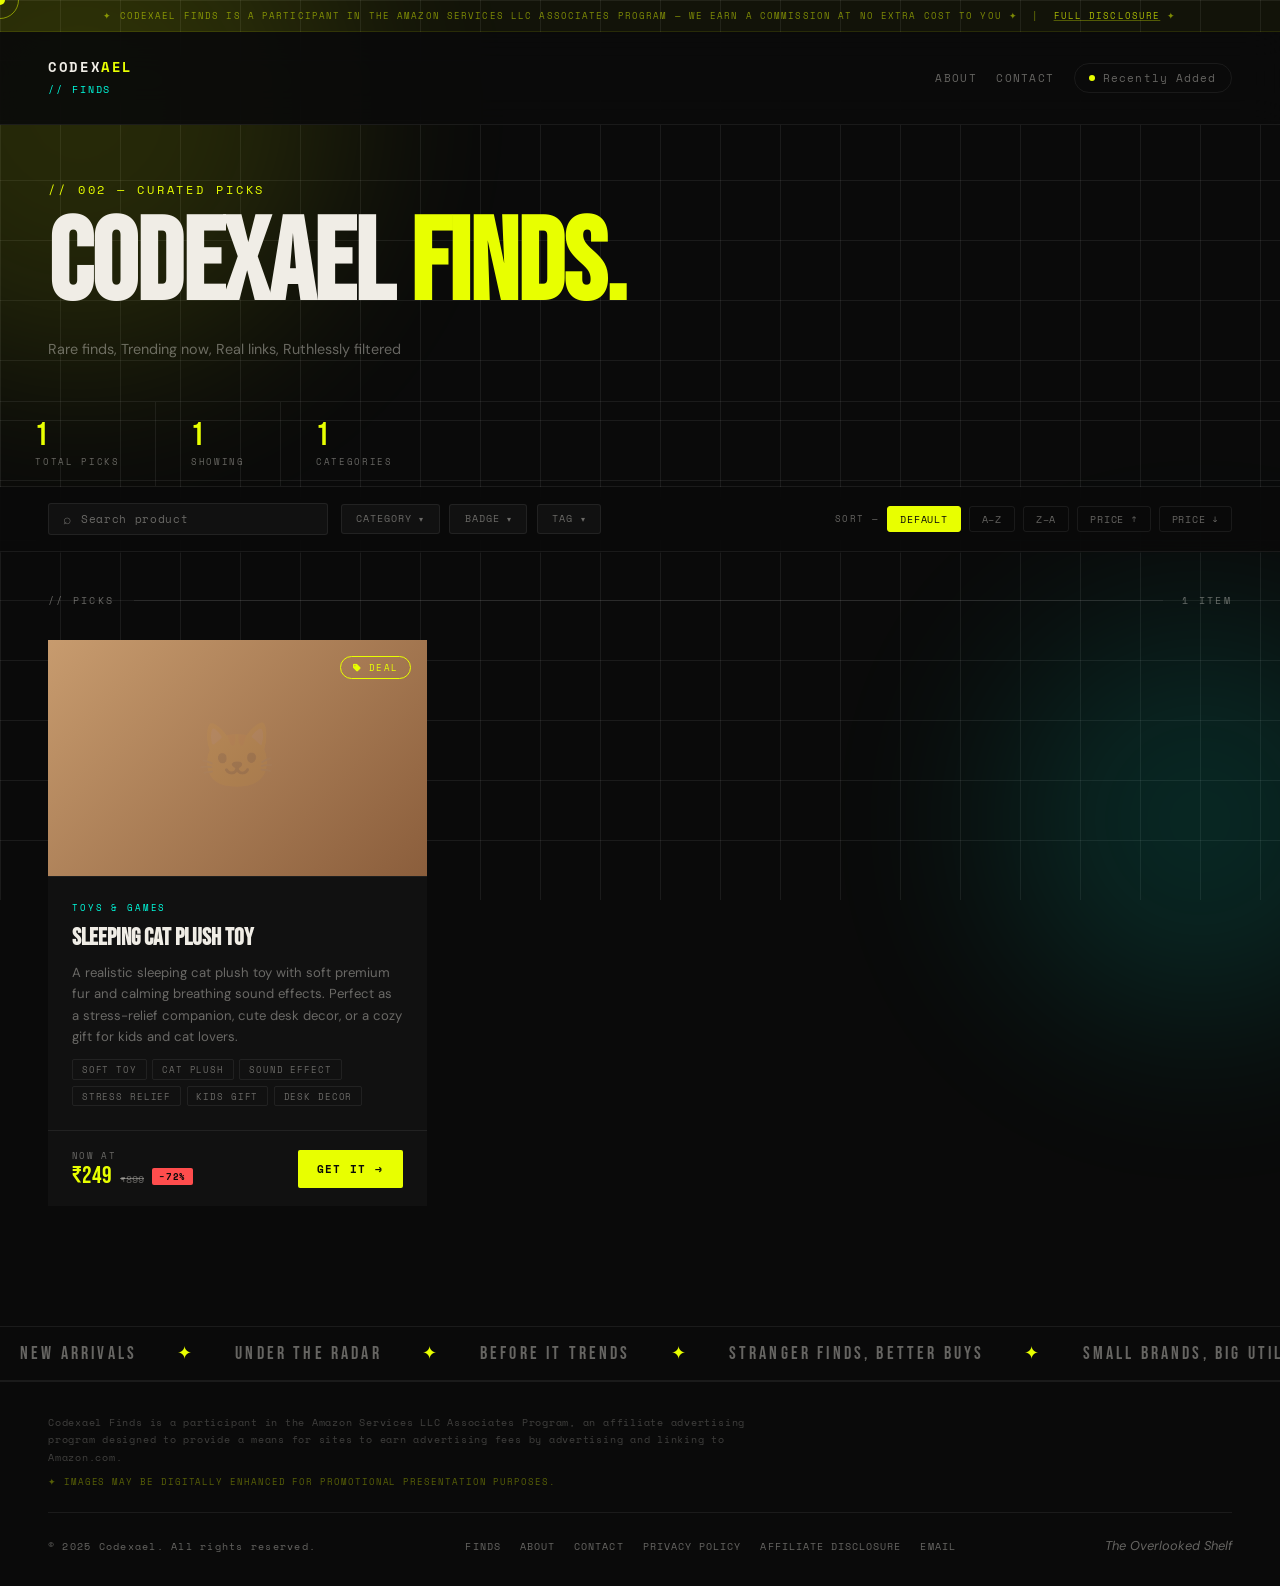
==== index.html @ 8bd89196 "added home page index in bottom navbar and top to scroll button on all pages" ====
<!DOCTYPE html>
<html lang="en">

<head>
    <meta charset="UTF-8" />
    <meta name="viewport" content="width=device-width, initial-scale=1.0" />

    <!-- Metadata -->
    <meta name="description" content="Rare finds, Trending now, Real links, Ruthlessly filtered">
    <meta name="author" content="Codexael">
    <meta name="theme-color" content="#0a0a0a">

    <!-- Open Graph -->
    <meta property="og:title" content="Codexael Finds — Curated Picks">
    <meta property="og:description" content="Rare finds, Trending now, Real links, Ruthlessly filtered">
    <meta property="og:type" content="website">
    <meta property="og:image" content="assets/images/codexael_icon.svg">

    <!-- Twitter Card -->
    <meta name="twitter:card" content="summary">
    <meta name="twitter:title" content="Codexael Finds — Curated Picks">
    <meta name="twitter:description" content="Rare finds, Trending now, Real links, Ruthlessly filtered">
    <meta name="twitter:image" content="assets/images/codexael_icon.svg">

    <!-- Favicon / App Icon -->
    <link rel="icon" type="image/svg+xml" href="assets/images/codexael_icon.svg">
    <link rel="apple-touch-icon" href="assets/images/codexael_icon.svg">

    <title>Codexael Finds — Curated Picks</title>

    <!-- Google Fonts -->
    <link rel="preconnect" href="https://fonts.googleapis.com">
    <link rel="preconnect" href="https://fonts.gstatic.com" crossorigin>
    <link
        href="https://fonts.googleapis.com/css2?family=Bebas+Neue&family=DM+Sans:ital,wght@0,300;0,400;0,500;1,300&family=Space+Mono:wght@400;700&display=swap"
        rel="stylesheet">

    <!-- Styles -->
    <link rel="stylesheet" href="styles.css">
    <link rel="stylesheet" href="https://cdnjs.cloudflare.com/ajax/libs/font-awesome/6.5.0/css/all.min.css" />
</head>

<body>

    <!-- ── Custom Cursor ── -->
    <div class="cursor" id="cursor"></div>
    <div class="cursor-ring" id="cursorRing"></div>

    <!-- ── Atmosphere ── -->
    <div class="grid-overlay"></div>
    <div class="noise"></div>
    <div class="blob blob-1"></div>
    <div class="blob blob-2"></div>

    <div class="page-wrap">

        <!-- ── Affiliate Notice ── -->
        <div class="affiliate-notice">
            ✦ Codexael Finds is a participant in the Amazon Services LLC Associates Program — we earn a commission at no
            extra cost to you ✦ &nbsp;|&nbsp; <a href="disclosure.html" class="notice-link">Full Disclosure</a> ✦
        </div>

        <!-- ── Top Bar ── -->
        <header class="top-bar">
            <div class="logo-wrap">
                <a href="index.html" style="text-decoration:none;">
                    <div class="logo-mark">Codex<span>ael</span></div>
                    <span class="logo-sub">// Finds</span>
                </a>
            </div>
            <nav class="top-bar-right">
                <a href="about.html" class="nav-link">About</a>
                <a href="contact.html" class="nav-link">Contact</a>
                <div class="status-pill">
                    <span class="status-dot"></span>
                    Recently Added
                </div>
            </nav>
        </header>

        <!-- ── Hero Strip ── -->
        <section class="hero-strip">
            <p class="eyebrow">// 002 — Curated Picks</p>
            <h1 class="hero-headline">
                Codexael
                <span class="accent-line">Finds.</span>
            </h1>
            <p class="hero-sub">
                Rare finds, Trending now, Real links, Ruthlessly filtered
            </p>
        </section>

        <!-- ── Stats Bar ── -->
        <div class="stats-bar">
            <div class="stat-cell">
                <span class="stat-num" id="stat-total">0</span>
                <span class="stat-label">Total Picks</span>
            </div>
            <div class="stat-cell">
                <span class="stat-num" id="stat-showing">0</span>
                <span class="stat-label">Showing</span>
            </div>
            <div class="stat-cell">
                <span class="stat-num" id="stat-categories">0</span>
                <span class="stat-label">Categories</span>
            </div>
        </div>

        <!-- ── Controls Bar ── -->
        <div class="controls-bar">

            <!-- Global search -->
            <div class="search-wrap">
                <span class="search-icon">⌕</span>
                <input type="text" id="searchInput" placeholder="Search product" autocomplete="off" spellcheck="false">
                <button class="clear-search-btn" id="clearSearch" title="Clear search">✕</button>
            </div>

            <!-- Filter dropdowns -->
            <div class="dropdowns-group">

                <!-- Category -->
                <div class="filter-dropdown" id="dd-category">
                    <button class="fdd-btn" onclick="toggleDD('dd-category')">
                        Category <span class="fdd-chevron">▾</span>
                    </button>
                    <div class="fdd-panel" id="panel-category"></div>
                </div>

                <!-- Badge -->
                <div class="filter-dropdown" id="dd-badge">
                    <button class="fdd-btn" onclick="toggleDD('dd-badge')">
                        Badge <span class="fdd-chevron">▾</span>
                    </button>
                    <div class="fdd-panel" id="panel-badge"></div>
                </div>

                <!-- Tag -->
                <div class="filter-dropdown" id="dd-tag">
                    <button class="fdd-btn" onclick="toggleDD('dd-tag')">
                        Tag <span class="fdd-chevron">▾</span>
                    </button>
                    <div class="fdd-panel" id="panel-tag"></div>
                </div>

            </div><!-- /dropdowns-group -->

            <!-- Sort controls -->
            <div class="sort-wrap">
                <span class="sort-label">Sort —</span>
                <button class="sort-btn active" data-sort="default" onclick="setSort(this)">Default</button>
                <button class="sort-btn" data-sort="name-asc" onclick="setSort(this)">A–Z</button>
                <button class="sort-btn" data-sort="name-desc" onclick="setSort(this)">Z–A</button>
                <button class="sort-btn" data-sort="price-asc" onclick="setSort(this)">Price ↑</button>
                <button class="sort-btn" data-sort="price-desc" onclick="setSort(this)">Price ↓</button>
            </div>

        </div><!-- /controls-bar -->

        <!-- ── Active Filter Chips ── -->
        <div class="chips-bar" id="chipsBar"></div>

        <!-- ── Products ── -->
        <main class="products-section">

            <div class="section-head">
                <span class="section-head-label">// Picks</span>
                <div class="section-head-line"></div>
                <span class="section-head-label" id="pickCount">12 Items</span>
            </div>

            <div class="products-grid" id="productsGrid">
                <!-- Cards are injected by app.js -->
                <div class="empty-state" id="emptyState">
                    <div class="empty-icon">⊘</div>
                    <div class="empty-title">No Picks Found</div>
                    <div class="empty-sub">Try adjusting filters or clearing the search</div>
                </div>
            </div>

            <!-- Lazy-load trigger + spinner -->
            <div class="load-sentinel" id="loadSentinel">
                <div class="load-spinner" id="loadSpinner"></div>
            </div>

        </main>

        <!-- ── Marquee ── -->
        <div class="marquee-wrap" aria-hidden="true">
            <div class="marquee-track" id="marqueeTrack"></div>
        </div>

        <!-- ── Footer ── -->
        <footer class="bottom-bar">
            <div class="footer-top">
                <p class="footer-disclosure">
                    Codexael Finds is a participant in the Amazon Services LLC Associates Program, an affiliate
                    advertising program designed to provide a means for sites to earn advertising fees by advertising
                    and linking to Amazon.com.
                </p>
                <p class="footer-image-notice">
                    ✦ Images may be digitally enhanced for promotional presentation purposes.
                </p>
            </div>
            <div class="footer-bottom">
                <span class="copyright">© 2025 Codexael. All rights reserved.</span>
                <nav class="footer-links">
                    <a href="index.html" class="social-link">Finds</a>
                    <a href="about.html" class="social-link">About</a>
                    <a href="contact.html" class="social-link">Contact</a>
                    <a href="privacy-policy.html" class="social-link">Privacy Policy</a>
                    <a href="disclosure.html" class="social-link">Affiliate Disclosure</a>
                    <a href="mailto:contact@codexael.com" class="social-link">Email</a>
                </nav>
                <span class="tagline">The Overlooked Shelf</span>
            </div>
        </footer>

    </div><!-- /page-wrap -->

    <!-- App logic -->
    <script src="script.js"></script>

</body>

</html>
---- styles.css ----
/* ── 1. Tokens & Reset ───────────────────────────────────── */

:root {
    --bg: #0a0a0a;
    --surface: #111111;
    --surface2: #161616;
    --border: rgba(255, 255, 255, 0.07);
    --accent: #e8ff00;
    --accent2: #00ffe0;
    --text: #f0ede6;
    --muted: rgba(240, 237, 230, 0.4);

    --font-hero: 'Bebas Neue', sans-serif;
    --font-body: 'DM Sans', sans-serif;
    --font-mono: 'Space Mono', monospace;
}

*,
*::before,
*::after {
    box-sizing: border-box;
    margin: 0;
    padding: 0;
}

html {
    scroll-behavior: smooth;
}

body {
    background: var(--bg);
    color: var(--text);
    font-family: var(--font-body);
    min-height: 100vh;
    overflow-x: hidden;
    cursor: none;
}


/* ── 2. Cursor ───────────────────────────────────────────── */

.cursor {
    position: fixed;
    width: 10px;
    height: 10px;
    background: var(--accent);
    border-radius: 50%;
    pointer-events: none;
    z-index: 9999;
    transform: translate(-50%, -50%);
    transition: width 0.2s, height 0.2s;
}

.cursor-ring {
    position: fixed;
    width: 38px;
    height: 38px;
    border: 1.5px solid var(--accent);
    border-radius: 50%;
    pointer-events: none;
    z-index: 9998;
    transform: translate(-50%, -50%);
    transition: width 0.2s, height 0.2s, opacity 0.2s;
    opacity: 0.5;
}


/* ── 3. Atmosphere ───────────────────────────────────────── */

.grid-overlay {
    position: fixed;
    inset: 0;
    pointer-events: none;
    z-index: 0;
    background-image: linear-gradient(var(--border) 1px, transparent 1px),
        linear-gradient(90deg, var(--border) 1px, transparent 1px);
    background-size: 60px 60px;
}

.noise {
    position: fixed;
    inset: 0;
    opacity: 0.025;
    pointer-events: none;
    z-index: 1;
    background-size: 180px;
}

.blob {
    position: fixed;
    border-radius: 50%;
    filter: blur(100px);
    pointer-events: none;
    z-index: 0;
    opacity: 0.13;
    animation: drift 14s ease-in-out infinite alternate;
}

.blob-1 {
    width: 520px;
    height: 520px;
    background: var(--accent);
    top: -150px;
    left: -180px;
}

.blob-2 {
    width: 400px;
    height: 400px;
    background: var(--accent2);
    bottom: -120px;
    right: -120px;
    animation-delay: -7s;
}

@keyframes drift {
    0% {
        transform: translate(0, 0) scale(1);
    }

    100% {
        transform: translate(40px, 30px) scale(1.08);
    }
}


/* ── 4. Layout Shell ─────────────────────────────────────── */

.page-wrap {
    position: relative;
    z-index: 2;
    min-height: 100vh;
    display: flex;
    flex-direction: column;
}


/* ── 5. Top Bar / Nav ────────────────────────────────────── */

.top-bar {
    display: flex;
    align-items: center;
    justify-content: space-between;
    padding: 1.6rem 3rem;
    border-bottom: 1px solid var(--border);
    position: sticky;
    top: 0;
    background: rgba(10, 10, 10, 0.9);
    backdrop-filter: blur(18px);
    z-index: 100;
    animation: slideDown 0.8s ease both;
}

@keyframes slideDown {
    from {
        opacity: 0;
        transform: translateY(-18px);
    }

    to {
        opacity: 1;
        transform: translateY(0);
    }
}

.logo-wrap {
    display: flex;
    flex-direction: column;
    gap: 0.1rem;
}

.logo-mark {
    font-family: var(--font-mono);
    font-size: 0.85rem;
    font-weight: 700;
    letter-spacing: 0.12em;
    color: var(--text);
    text-transform: uppercase;
    text-decoration: none;
}

.logo-mark span {
    color: var(--accent);
}

.logo-sub {
    font-family: var(--font-mono);
    font-size: 0.6rem;
    letter-spacing: 0.2em;
    color: var(--accent2);
    text-transform: uppercase;
}

.top-bar-right {
    display: flex;
    align-items: center;
    gap: 1.2rem;
}

.status-pill {
    display: flex;
    align-items: center;
    gap: 0.5rem;
    font-family: var(--font-mono);
    font-size: 0.7rem;
    letter-spacing: 0.1em;
    color: var(--muted);
    border: 1px solid var(--border);
    padding: 0.35rem 0.9rem;
    border-radius: 999px;
}

.status-dot {
    width: 6px;
    height: 6px;
    background: var(--accent);
    border-radius: 50%;
    animation: pulse 1.6s ease-in-out infinite;
}

@keyframes pulse {

    0%,
    100% {
        opacity: 1;
        box-shadow: 0 0 0 0 rgba(232, 255, 0, 0.5);
    }

    50% {
        opacity: 0.6;
        box-shadow: 0 0 0 5px rgba(232, 255, 0, 0);
    }
}

.nav-link {
    font-family: var(--font-mono);
    font-size: 0.68rem;
    letter-spacing: 0.12em;
    text-transform: uppercase;
    color: var(--muted);
    text-decoration: none;
    transition: color 0.2s;
}

.nav-link:hover {
    color: var(--accent);
}

.notice-link {
    color: rgba(232, 255, 0, 0.7);
    text-decoration: underline;
    text-decoration-color: rgba(232, 255, 0, 0.3);
    letter-spacing: inherit;
}

.notice-link:hover {
    color: var(--accent);
}


    font-family: var(--font-mono);
    font-size: 0.68rem;
    letter-spacing: 0.12em;
    text-transform: uppercase;
    color: var(--muted);
    background: transparent;
    border: 1px solid var(--border);
    padding: 0.35rem 0.9rem;
    border-radius: 3px;
    cursor: none;
    transition: all 0.2s;
    text-decoration: none;
}

.submit-btn:hover {
    color: #0a0a0a;
    background: var(--accent);
    border-color: var(--accent);
}


/* ── 6. Affiliate Notice ─────────────────────────────────── */

.affiliate-notice {
    padding: 0.55rem 3rem;
    background: rgba(232, 255, 0, 0.04);
    border-bottom: 1px solid rgba(232, 255, 0, 0.1);
    font-family: var(--font-mono);
    font-size: 0.58rem;
    letter-spacing: 0.12em;
    color: rgba(232, 255, 0, 0.5);
    text-transform: uppercase;
    text-align: center;
}


/* ── 7. Hero Strip ───────────────────────────────────────── */

.hero-strip {
    padding: 3.5rem 3rem 2.5rem;
    border-bottom: 1px solid var(--border);
    animation: fadeUp 0.7s 0.3s ease both;
}

.eyebrow {
    font-family: var(--font-mono);
    font-size: 0.72rem;
    letter-spacing: 0.25em;
    color: var(--accent);
    text-transform: uppercase;
    margin-bottom: 1rem;
}

.hero-headline {
    font-family: var(--font-hero);
    font-size: clamp(3.5rem, 9vw, 8rem);
    line-height: 0.9;
    letter-spacing: -0.01em;
    color: var(--text);
}

.hero-headline .accent-line {
    color: var(--accent);
}

.hero-sub {
    font-family: var(--font-body);
    font-size: 0.9rem;
    color: var(--muted);
    margin-top: 1.2rem;
    max-width: 480px;
    line-height: 1.7;
}

@keyframes fadeUp {
    from {
        opacity: 0;
        transform: translateY(16px);
    }

    to {
        opacity: 1;
        transform: translateY(0);
    }
}


/* ── 8. Stats Bar ────────────────────────────────────────── */

.stats-bar {
    display: flex;
    border-bottom: 1px solid var(--border);
    animation: fadeUp 0.7s 0.5s ease both;
    overflow-x: auto;
}

.stat-cell {
    padding: 1.1rem 2.2rem;
    border-right: 1px solid var(--border);
    display: flex;
    flex-direction: column;
    gap: 0.2rem;
    min-width: 110px;
}

.stat-cell:last-child {
    border-right: none;
}

.stat-num {
    font-family: var(--font-hero);
    font-size: 2rem;
    color: var(--accent);
    line-height: 1;
}

.stat-label {
    font-family: var(--font-mono);
    font-size: 0.58rem;
    letter-spacing: 0.18em;
    color: var(--muted);
    text-transform: uppercase;
}


/* ── 9. Controls Bar ─────────────────────────────────────── */

.controls-bar {
    padding: 1rem 3rem;
    border-bottom: 1px solid var(--border);
    display: flex;
    align-items: center;
    gap: 0.8rem;
    flex-wrap: wrap;
    animation: fadeUp 0.7s 0.65s ease both;
    position: sticky;
    top: 87px;
    background: rgba(10, 10, 10, 0.93);
    backdrop-filter: blur(16px);
    z-index: 90;
}


/* ── 10. Search Input ────────────────────────────────────── */

.search-wrap {
    display: flex;
    align-items: center;
    gap: 0.6rem;
    border: 1px solid var(--border);
    padding: 0.4rem 0.9rem;
    border-radius: 3px;
    background: var(--surface);
    flex: 1;
    min-width: 160px;
    max-width: 280px;
    transition: border-color 0.2s;
}

.search-wrap:focus-within {
    border-color: rgba(232, 255, 0, 0.5);
}

.search-icon {
    color: var(--muted);
    font-size: 0.9rem;
}

#searchInput {
    background: transparent;
    border: none;
    outline: none;
    font-family: var(--font-mono);
    font-size: 0.7rem;
    letter-spacing: 0.06em;
    color: var(--text);
    width: 100%;
    cursor: none;
}

#searchInput::placeholder {
    color: var(--muted);
}

.clear-search-btn {
    background: none;
    border: none;
    color: var(--muted);
    cursor: none;
    font-size: 0.75rem;
    padding: 0;
    display: none;
    transition: color 0.15s;
}

.clear-search-btn:hover {
    color: var(--text);
}


/* ── 11. Filter Dropdowns ────────────────────────────────── */

.dropdowns-group {
    display: flex;
    gap: 0.6rem;
    flex-wrap: wrap;
}

.filter-dropdown {
    position: relative;
}

/* Trigger button */
.fdd-btn {
    display: flex;
    align-items: center;
    gap: 0.45rem;
    font-family: var(--font-mono);
    font-size: 0.63rem;
    letter-spacing: 0.1em;
    text-transform: uppercase;
    color: var(--muted);
    background: var(--surface);
    border: 1px solid var(--border);
    padding: 0.4rem 0.9rem;
    border-radius: 3px;
    cursor: none;
    transition: all 0.2s;
    white-space: nowrap;
    user-select: none;
}

.fdd-btn.has-active {
    color: var(--accent);
    border-color: rgba(232, 255, 0, 0.4);
    background: rgba(232, 255, 0, 0.06);
}

.fdd-chevron {
    font-size: 0.5rem;
    transition: transform 0.2s;
    display: inline-block;
}

.fdd-btn.open .fdd-chevron {
    transform: rotate(180deg);
}

/* Panel */
.fdd-panel {
    position: absolute;
    top: calc(100% + 6px);
    left: 0;
    background: #141414;
    border: 1px solid var(--border);
    border-radius: 3px;
    z-index: 300;
    display: none;
    flex-direction: column;
    gap: 0;
    box-shadow: 0 16px 40px rgba(0, 0, 0, 0.7);
    min-width: 200px;
    overflow: hidden;
}

.fdd-panel.open {
    display: flex;
}

/* Inline search inside panel */
.fdd-search-wrap {
    display: flex;
    align-items: center;
    gap: 0.5rem;
    padding: 0.5rem 0.6rem;
    border-bottom: 1px solid var(--border);
    background: rgba(255, 255, 255, 0.02);
}

.fdd-search-icon {
    color: var(--muted);
    font-size: 0.75rem;
    flex-shrink: 0;
}

.fdd-search {
    background: transparent;
    border: none;
    outline: none;
    font-family: var(--font-mono);
    font-size: 0.62rem;
    letter-spacing: 0.06em;
    color: var(--text);
    width: 100%;
    cursor: none;
}

.fdd-search::placeholder {
    color: var(--muted);
}

/* Scrollable options list */
.fdd-options-list {
    display: flex;
    flex-direction: column;
    gap: 0;
    max-height: 220px;
    overflow-y: auto;
    padding: 0.3rem 0;
}

/* Scrollbar styling */
.fdd-options-list::-webkit-scrollbar {
    width: 4px;
}

.fdd-options-list::-webkit-scrollbar-track {
    background: transparent;
}

.fdd-options-list::-webkit-scrollbar-thumb {
    background: var(--border);
    border-radius: 2px;
}

/* No-results hint */
.fdd-no-results {
    font-family: var(--font-mono);
    font-size: 0.58rem;
    letter-spacing: 0.12em;
    color: var(--muted);
    text-transform: uppercase;
    text-align: center;
    padding: 0.8rem 0.6rem;
    opacity: 0.5;
    display: none;
}

.fdd-no-results.visible {
    display: block;
}

/* Option row */
.fdd-option {
    display: flex;
    align-items: center;
    gap: 0.6rem;
    font-family: var(--font-mono);
    font-size: 0.6rem;
    letter-spacing: 0.1em;
    text-transform: uppercase;
    color: var(--muted);
    padding: 0.35rem 0.6rem;
    cursor: none;
    transition: color 0.15s, background 0.15s;
    white-space: nowrap;
}

.fdd-option:hover {
    color: var(--text);
    background: rgba(255, 255, 255, 0.04);
}

.fdd-option.selected {
    color: var(--accent);
}

.fdd-option.hidden {
    display: none;
}

/* Checkbox tick */
.opt-check {
    width: 11px;
    height: 11px;
    border: 1px solid rgba(255, 255, 255, 0.15);
    border-radius: 2px;
    flex-shrink: 0;
    display: flex;
    align-items: center;
    justify-content: center;
    font-size: 0.45rem;
    transition: background 0.15s, border-color 0.15s;
}

.fdd-option.selected .opt-check {
    background: var(--accent);
    border-color: var(--accent);
    color: #0a0a0a;
}


/* ── 12. Sort Controls ───────────────────────────────────── */

.sort-wrap {
    display: flex;
    align-items: center;
    gap: 0.5rem;
    margin-left: auto;
    flex-wrap: wrap;
}

.sort-label {
    font-family: var(--font-mono);
    font-size: 0.58rem;
    letter-spacing: 0.15em;
    text-transform: uppercase;
    color: var(--muted);
    white-space: nowrap;
}

.sort-btn {
    font-family: var(--font-mono);
    font-size: 0.6rem;
    letter-spacing: 0.08em;
    text-transform: uppercase;
    color: var(--muted);
    background: transparent;
    border: 1px solid var(--border);
    padding: 0.32rem 0.75rem;
    border-radius: 3px;
    cursor: none;
    transition: all 0.2s;
    white-space: nowrap;
}

.sort-btn.active {
    color: #0a0a0a;
    background: var(--accent);
    border-color: var(--accent);
}

.sort-btn:hover:not(.active) {
    border-color: rgba(255, 255, 255, 0.18);
    color: var(--text);
}


/* ── 13. Active Filter Chips ─────────────────────────────── */

.chips-bar {
    padding: 0.65rem 3rem;
    display: none;
    align-items: center;
    gap: 0.45rem;
    flex-wrap: wrap;
    border-bottom: 1px solid var(--border);
    background: rgba(232, 255, 0, 0.025);
}

.chips-bar.visible {
    display: flex;
}

.chip {
    display: inline-flex;
    align-items: center;
    gap: 0.4rem;
    font-family: var(--font-mono);
    font-size: 0.57rem;
    letter-spacing: 0.08em;
    text-transform: uppercase;
    color: #0a0a0a;
    background: var(--accent);
    padding: 0.2rem 0.6rem;
    border-radius: 999px;
    cursor: none;
}

.chip-x {
    font-size: 0.6rem;
    opacity: 0.65;
    transition: opacity 0.15s;
}

.chip:hover .chip-x {
    opacity: 1;
}

.chips-clear {
    font-family: var(--font-mono);
    font-size: 0.57rem;
    letter-spacing: 0.08em;
    text-transform: uppercase;
    color: var(--muted);
    background: transparent;
    border: 1px solid var(--border);
    padding: 0.2rem 0.65rem;
    border-radius: 999px;
    cursor: none;
    transition: all 0.2s;
}

.chips-clear:hover {
    color: var(--text);
    border-color: rgba(255, 255, 255, 0.2);
}


/* ── 14. Products Section & Grid ─────────────────────────── */

.products-section {
    padding: 2.5rem 3rem;
    flex: 1;
}

.section-head {
    display: flex;
    align-items: center;
    gap: 1.2rem;
    margin-bottom: 2rem;
}

.section-head-label {
    font-family: var(--font-mono);
    font-size: 0.65rem;
    letter-spacing: 0.22em;
    color: var(--muted);
    text-transform: uppercase;
    white-space: nowrap;
}

.section-head-line {
    flex: 1;
    height: 1px;
    background: var(--border);
}

.products-grid {
    display: grid;
    grid-template-columns: repeat(auto-fill, minmax(300px, 1fr));
    gap: 1.5rem;
    background: transparent;
    border: none;
}


/* ── 15. Empty State ─────────────────────────────────────── */

.empty-state {
    display: none;
    flex-direction: column;
    align-items: center;
    justify-content: center;
    padding: 5rem 2rem;
    text-align: center;
    gap: 1rem;
    grid-column: 1 / -1;
    background: var(--surface);
}

.empty-state.visible {
    display: flex;
}

.empty-icon {
    font-family: var(--font-hero);
    font-size: 4.5rem;
    color: rgba(255, 255, 255, 0.05);
}

.empty-title {
    font-family: var(--font-hero);
    font-size: 2.2rem;
    color: var(--muted);
}

.empty-sub {
    font-family: var(--font-mono);
    font-size: 0.62rem;
    letter-spacing: 0.15em;
    color: var(--muted);
    opacity: 0.55;
    text-transform: uppercase;
}


/* ── 16. Product Card ────────────────────────────────────── */

.product-card {
    background: var(--surface);
    display: flex;
    flex-direction: column;
    position: relative;
    overflow: hidden;
    opacity: 0;
    transform: translateY(22px);
    transition:  opacity 0.45s ease, transform 0.3s ease, background 0.25s, box-shadow 0.3s ease;
}

.product-card.in-view {
    opacity: 1;
    transform: translateY(0);
}

.product-card:hover {
    background: var(--surface2);
    transform:   translateY(-4px);
    box-shadow:  0 12px 40px rgba(232, 255, 0, 0.07), 0 4px  16px rgba(0, 0, 0, 0.4);
}

/* Accent border on hover */
.product-card::before {
    content: '';
    position: absolute;
    inset: 0;
    border: 1px solid transparent;
    transition: border-color 0.25s;
    pointer-events: none;
    z-index: 2;
}

.product-card:hover::before {
    border-color: var(--accent);
}

/* Badge */
.product-badge {
    position: absolute;
    top: 1rem;
    right: 1rem;
    font-family: var(--font-mono);
    font-size: 0.55rem;
    letter-spacing: 0.15em;
    text-transform: uppercase;
    padding: 0.25rem 0.7rem;
    border-radius: 999px;
    z-index: 3;
}

.badge-hot {
    background: var(--accent);
    color: #0a0a0a;
}

.badge-new {
    background: var(--accent2);
    color: #0a0a0a;
}

.badge-deal {
    background: transparent;
    border: 1px solid var(--accent);
    color: var(--accent);
}

/* Image area */
.product-img-wrap {
    aspect-ratio: 16 / 10;
    overflow: hidden;
    background: #0d0d0d;
    position: relative;
    border-bottom: 1px solid var(--border);
}

.img-placeholder {
    width: 100%;
    height: 100%;
    display: flex;
    align-items: center;
    justify-content: center;
    font-family: var(--font-hero);
    font-size: 4rem;
    color: rgba(255, 255, 255, 0.06);
    transition: color 0.3s;
}

.product-card:hover .img-placeholder {
    color: rgba(255, 255, 255, 0.1);
}

/* Body */
.product-body {
    padding: 1.5rem;
    flex: 1;
    display: flex;
    flex-direction: column;
    gap: 0.7rem;
}

.product-category {
    font-family: var(--font-mono);
    font-size: 0.58rem;
    letter-spacing: 0.2em;
    color: var(--accent2);
    text-transform: uppercase;
}

.product-name {
    font-family: var(--font-hero);
    font-size: 1.5rem;
    line-height: 1.05;
    color: var(--text);
}

.product-desc {
    font-family: var(--font-body);
    font-size: 0.82rem;
    color: var(--muted);
    line-height: 1.65;
    flex: 1;
}

.product-tags {
    display: flex;
    flex-wrap: wrap;
    gap: 0.35rem;
}

.product-tag {
    font-family: var(--font-mono);
    font-size: 0.55rem;
    letter-spacing: 0.1em;
    text-transform: uppercase;
    color: var(--muted);
    border: 1px solid var(--border);
    padding: 0.18rem 0.55rem;
    border-radius: 2px;
}

/* Footer */
.product-footer {
    padding: 1.1rem 1.5rem;
    border-top: 1px solid var(--border);
    display: flex;
    align-items: center;
    justify-content: space-between;
}

.product-price {
    display: flex;
    flex-direction: column;
    gap: 0.15rem;
}

.price-label {
    font-family: var(--font-mono);
    font-size: 0.55rem;
    letter-spacing: 0.15em;
    color: var(--muted);
    text-transform: uppercase;
}

.price-row {
    display: flex;
    align-items: baseline;
    gap: 0.5rem;
}

.price-value {
    font-family: var(--font-hero);
    font-size: 1.5rem;
    color: var(--accent);
    line-height: 1;
}

.price-old {
    font-family: var(--font-mono);
    font-size: 0.65rem;
    color: var(--muted);
    text-decoration: line-through;
}

/* CTA button */
.product-cta {
    display: inline-flex;
    align-items: center;
    gap: 0.6rem;
    font-family: var(--font-mono);
    font-size: 0.68rem;
    font-weight: 700;
    letter-spacing: 0.1em;
    text-transform: uppercase;
    color: #0a0a0a;
    background: var(--accent);
    border: none;
    padding: 0.7rem 1.2rem;
    border-radius: 2px;
    cursor: none;
    text-decoration: none;
    transition: background 0.2s, transform 0.2s, box-shadow 0.2s;
    white-space: nowrap;
}

.product-cta:hover {
    background: var(--accent2);
    transform: translateY(-2px);
    box-shadow: 0 8px 24px rgba(0, 255, 224, 0.25);
}

.cta-arrow {
    transition: transform 0.2s;
}

.product-cta:hover .cta-arrow {
    transform: translateX(3px);
}


/* ── 17. Lazy-load Spinner ───────────────────────────────── */

.load-sentinel {
    height: 80px;
    display: flex;
    align-items: center;
    justify-content: center;
}

.load-spinner {
    width: 22px;
    height: 22px;
    border: 2px solid var(--border);
    border-top-color: var(--accent);
    border-radius: 50%;
    animation: spin 0.7s linear infinite;
    display: none;
}

.load-spinner.active {
    display: block;
}

@keyframes spin {
    to {
        transform: rotate(360deg);
    }
}


/* ── 18. Marquee ─────────────────────────────────────────── */

.marquee-wrap {
    overflow: hidden;
    border-top: 1px solid var(--border);
    border-bottom: 1px solid var(--border);
    padding: 1rem 0;
}

.marquee-track {
    display: flex;
    animation: marquee 28s linear infinite;
    white-space: nowrap;
}

.marquee-item {
    font-family: var(--font-hero);
    font-size: 1.1rem;
    letter-spacing: 0.18em;
    color: var(--muted);
    text-transform: uppercase;
    padding: 0 1.25rem;
    display: flex;
    align-items: center;
    gap: 2.5rem;
}

.marquee-item .dot {
    color: var(--accent);
}

@keyframes marquee {
    from {
        transform: translateX(0);
    }

    to {
        transform: translateX(-50%);
    }
}


/* ── 19. Footer ──────────────────────────────────────────── */

.bottom-bar {
    border-top: 1px solid var(--border);
    padding: 2rem 3rem;
    display: flex;
    flex-direction: column;
    gap: 1.5rem;
}

.footer-top {
    display: flex;
    flex-direction: column;
    gap: 0.6rem;
    padding-bottom: 1.5rem;
    border-bottom: 1px solid var(--border);
}

.footer-disclosure {
    font-family: var(--font-mono);
    font-size: 0.6rem;
    letter-spacing: 0.08em;
    color: var(--muted);
    opacity: 0.6;
    line-height: 1.8;
    max-width: 700px;
}

.footer-image-notice {
    font-family: var(--font-mono);
    font-size: 0.58rem;
    letter-spacing: 0.1em;
    color: rgba(232, 255, 0, 0.35);
    text-transform: uppercase;
}

.footer-bottom {
    display: flex;
    align-items: center;
    justify-content: space-between;
    flex-wrap: wrap;
    gap: 1rem;
}

.copyright {
    font-family: var(--font-mono);
    font-size: 0.65rem;
    letter-spacing: 0.12em;
    color: var(--muted);
}

.tagline {
    font-family: var(--font-body);
    font-size: 0.8rem;
    font-style: italic;
    color: var(--muted);
}

.footer-links {
    display: flex;
    gap: 1.2rem;
    flex-wrap: wrap;
}

.social-links {
    display: flex;
    gap: 1rem;
}

.social-link {
    font-family: var(--font-mono);
    font-size: 0.65rem;
    letter-spacing: 0.1em;
    color: var(--muted);
    text-decoration: none;
    text-transform: uppercase;
    transition: color 0.2s;
}

.social-link:hover {
    color: var(--accent);
}


/* ── 20. Scroll To Top ───────────────────────────────────── */

.scroll-top-btn {
    position: fixed;
    bottom: 2rem;
    right: 2rem;
    width: 44px;
    height: 44px;
    background: var(--accent);
    color: #0a0a0a;
    border: none;
    border-radius: 3px;
    font-size: 1.1rem;
    display: flex;
    align-items: center;
    justify-content: center;
    cursor: none;
    z-index: 500;
    opacity: 0;
    pointer-events: none;
    transform: translateY(12px);
    transition: opacity 0.3s, transform 0.3s, background 0.2s;
    box-shadow: 0 4px 20px rgba(232, 255, 0, 0.25);
}

.scroll-top-btn.visible {
    opacity: 1;
    pointer-events: auto;
    transform: translateY(0);
}

.scroll-top-btn:hover {
    background: var(--accent2);
    box-shadow: 0 6px 24px rgba(0, 255, 224, 0.3);
}


/* ── 21. Product Modal ───────────────────────────────────── */

.modal-overlay {
    position: fixed;
    inset: 0;
    background: rgba(0, 0, 0, 0.85);
    backdrop-filter: blur(10px);
    z-index: 1000;
    display: flex;
    align-items: center;
    justify-content: center;
    padding: 2rem;
    opacity: 0;
    pointer-events: none;
    transition: opacity 0.3s;
}

.modal-overlay.open {
    opacity: 1;
    pointer-events: auto;
}

.modal-card {
    background: var(--surface);
    border: 1px solid rgba(232, 255, 0, 0.15);
    max-width: 680px;
    width: 100%;
    max-height: 90vh;
    overflow-y: auto;
    position: relative;
    transform: scale(0.94) translateY(20px);
    transition: transform 0.3s ease, opacity 0.3s ease;
    opacity: 0;
    box-shadow: 0 32px 80px rgba(0, 0, 0, 0.8), 0 0 0 1px rgba(232,255,0,0.08);
    scrollbar-width: thin;
    scrollbar-color: var(--border) transparent;
}

.modal-card::-webkit-scrollbar { width: 4px; }
.modal-card::-webkit-scrollbar-thumb { background: var(--border); border-radius: 2px; }

.modal-overlay.open .modal-card {
    transform: scale(1) translateY(0);
    opacity: 1;
}

.modal-close {
    position: absolute;
    top: 1rem;
    right: 1rem;
    width: 32px;
    height: 32px;
    background: rgba(255,255,255,0.06);
    border: 1px solid var(--border);
    border-radius: 2px;
    color: var(--muted);
    font-size: 0.85rem;
    display: flex;
    align-items: center;
    justify-content: center;
    cursor: none;
    z-index: 5;
    transition: background 0.2s, color 0.2s;
}

.modal-close:hover {
    background: var(--accent);
    color: #0a0a0a;
    border-color: var(--accent);
}

.modal-img-wrap {
    aspect-ratio: 16 / 8;
    overflow: hidden;
    background: #0d0d0d;
    border-bottom: 1px solid var(--border);
    position: relative;
}

.modal-img-placeholder {
    width: 100%;
    height: 100%;
    display: flex;
    align-items: center;
    justify-content: center;
    font-size: 6rem;
}

.modal-body {
    padding: 2rem;
    display: flex;
    flex-direction: column;
    gap: 1rem;
}

.modal-meta {
    display: flex;
    align-items: center;
    gap: 0.8rem;
    flex-wrap: wrap;
}

.modal-category {
    font-family: var(--font-mono);
    font-size: 0.58rem;
    letter-spacing: 0.2em;
    color: var(--accent2);
    text-transform: uppercase;
}

.modal-badge {
    font-family: var(--font-mono);
    font-size: 0.55rem;
    letter-spacing: 0.15em;
    text-transform: uppercase;
    padding: 0.2rem 0.6rem;
    border-radius: 999px;
}

.modal-name {
    font-family: var(--font-hero);
    font-size: clamp(2rem, 5vw, 3rem);
    line-height: 1;
    color: var(--text);
}

.modal-desc {
    font-family: var(--font-body);
    font-size: 0.9rem;
    color: var(--muted);
    line-height: 1.8;
}

.modal-tags {
    display: flex;
    flex-wrap: wrap;
    gap: 0.35rem;
}

.modal-tag {
    font-family: var(--font-mono);
    font-size: 0.55rem;
    letter-spacing: 0.1em;
    text-transform: uppercase;
    color: var(--muted);
    border: 1px solid var(--border);
    padding: 0.18rem 0.55rem;
    border-radius: 2px;
}

.modal-footer {
    padding: 1.5rem 2rem;
    border-top: 1px solid var(--border);
    display: flex;
    align-items: center;
    justify-content: space-between;
    gap: 1rem;
    flex-wrap: wrap;
}

.modal-price-wrap {
    display: flex;
    flex-direction: column;
    gap: 0.2rem;
}

.modal-price-label {
    font-family: var(--font-mono);
    font-size: 0.55rem;
    letter-spacing: 0.15em;
    color: var(--muted);
    text-transform: uppercase;
}

.modal-price-row {
    display: flex;
    align-items: baseline;
    gap: 0.6rem;
    flex-wrap: wrap;
}

.modal-price-value {
    font-family: var(--font-hero);
    font-size: 2.2rem;
    color: var(--accent);
    line-height: 1;
}

.modal-price-old {
    font-family: var(--font-mono);
    font-size: 0.7rem;
    color: var(--muted);
    text-decoration: line-through;
}

.modal-discount {
    font-family: var(--font-mono);
    font-size: 0.62rem;
    font-weight: 700;
    letter-spacing: 0.1em;
    color: #0a0a0a;
    background: #ff4d4d;
    padding: 0.18rem 0.55rem;
    border-radius: 2px;
    align-self: center;
}

.modal-cta {
    display: inline-flex;
    align-items: center;
    gap: 0.6rem;
    font-family: var(--font-mono);
    font-size: 0.72rem;
    font-weight: 700;
    letter-spacing: 0.1em;
    text-transform: uppercase;
    color: #0a0a0a;
    background: var(--accent);
    border: none;
    padding: 0.85rem 1.8rem;
    border-radius: 2px;
    cursor: none;
    text-decoration: none;
    transition: background 0.2s, transform 0.2s, box-shadow 0.2s;
    white-space: nowrap;
}

.modal-cta:hover {
    background: var(--accent2);
    transform: translateY(-2px);
    box-shadow: 0 8px 24px rgba(0, 255, 224, 0.25);
}

/* discount badge on card */
.price-discount {
    font-family: var(--font-mono);
    font-size: 0.55rem;
    font-weight: 700;
    letter-spacing: 0.08em;
    color: #0a0a0a;
    background: #ff4d4d;
    padding: 0.14rem 0.45rem;
    border-radius: 2px;
    align-self: center;
}


/* ── 22. Responsive ──────────────────────────────────────── */

@media (max-width: 900px) {
    .sort-wrap {
        margin-left: 0;
    }
}

@media (max-width: 768px) {

    .top-bar,
    .hero-strip,
    .products-section,
    .bottom-bar,
    .controls-bar,
    .chips-bar {
        padding-left: 1.5rem;
        padding-right: 1.5rem;
    }

    .top-bar-right .status-pill {
        display: none;
    }

    .controls-bar {
        top: 87px;
    }
}

@media (max-width: 520px) {
    .products-grid {
        grid-template-columns: 1fr;
    }

    .hero-headline {
        font-size: clamp(3rem, 14vw, 5rem);
    }

    .search-wrap {
        max-width: 100%;
    }
}
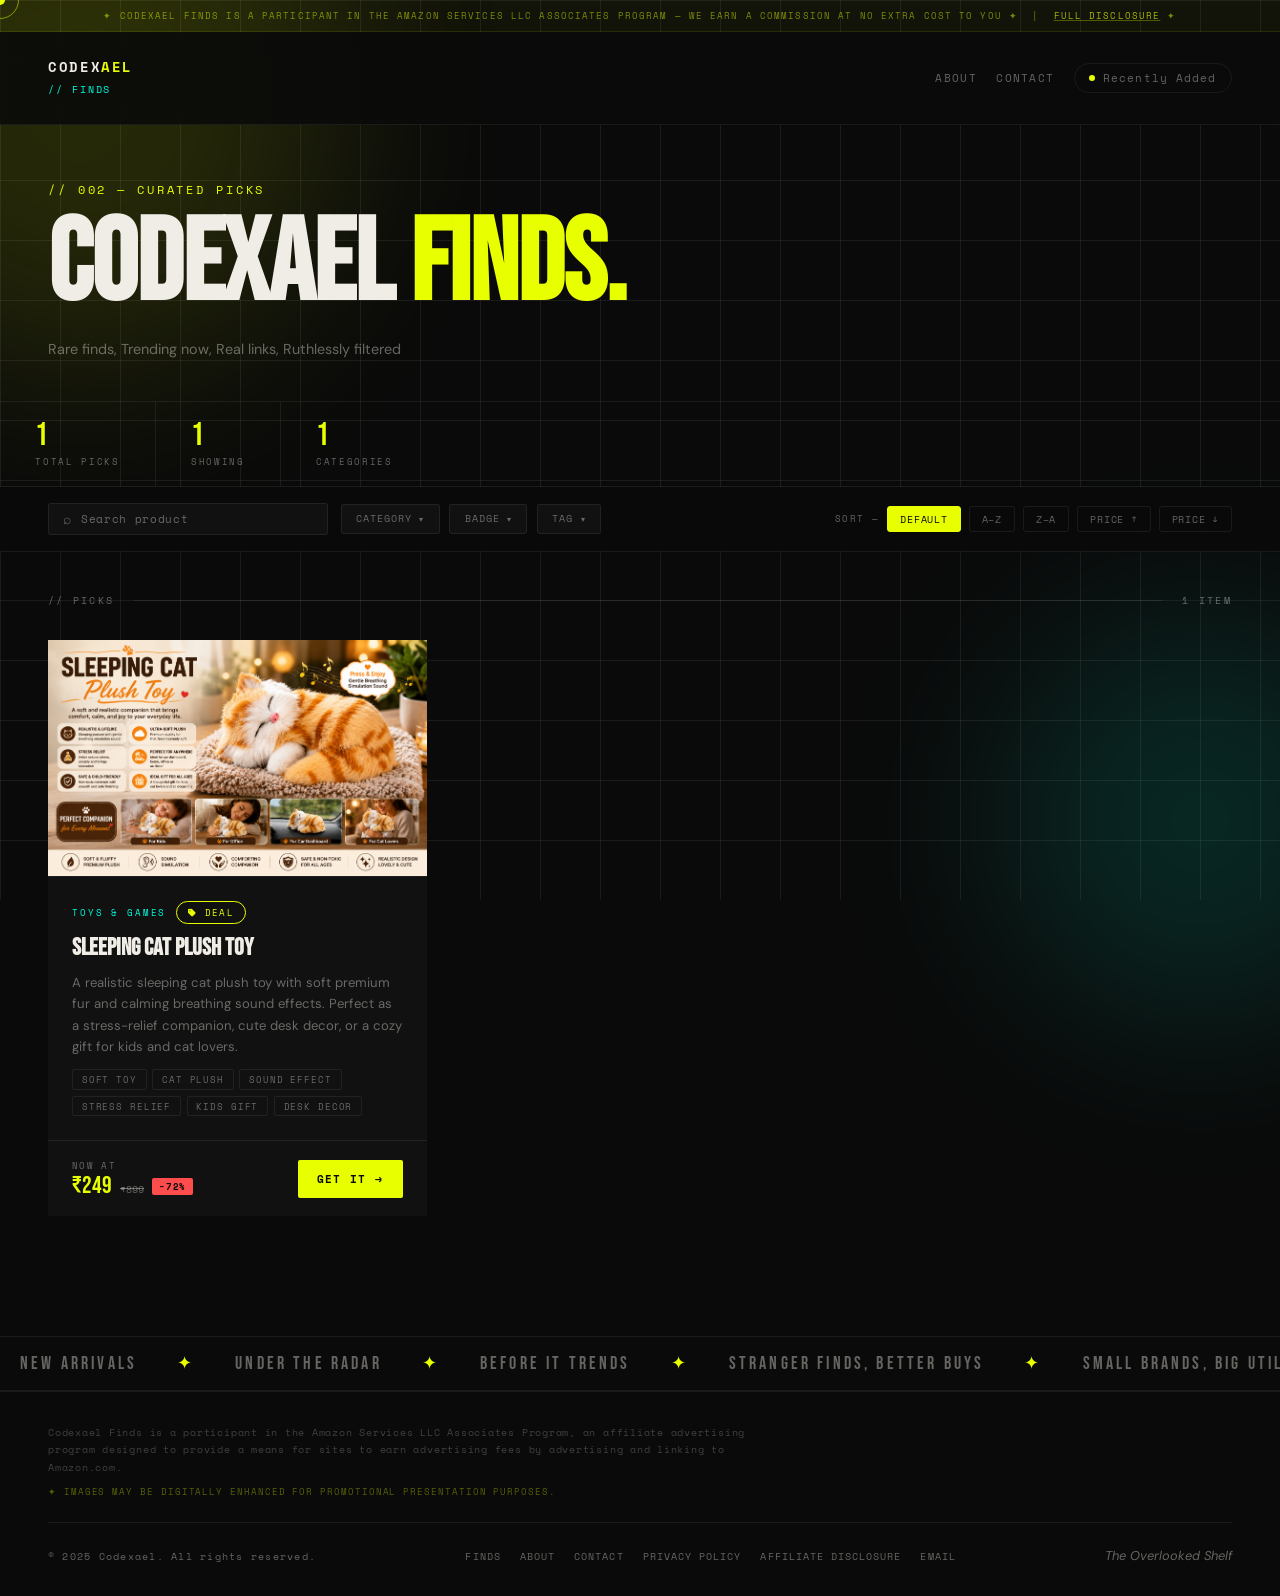
==== commit 66d8ea38: "code optimization" ====
--- a/index.html
+++ b/index.html
@@ -1,226 +1,161 @@
-<!DOCTYPE html>
-<html lang="en">
-
-<head>
-    <meta charset="UTF-8" />
-    <meta name="viewport" content="width=device-width, initial-scale=1.0" />
-
-    <!-- Metadata -->
-    <meta name="description" content="Rare finds, Trending now, Real links, Ruthlessly filtered">
-    <meta name="author" content="Codexael">
-    <meta name="theme-color" content="#0a0a0a">
-
-    <!-- Open Graph -->
-    <meta property="og:title" content="Codexael Finds — Curated Picks">
-    <meta property="og:description" content="Rare finds, Trending now, Real links, Ruthlessly filtered">
-    <meta property="og:type" content="website">
-    <meta property="og:image" content="assets/images/codexael_icon.svg">
-
-    <!-- Twitter Card -->
-    <meta name="twitter:card" content="summary">
-    <meta name="twitter:title" content="Codexael Finds — Curated Picks">
-    <meta name="twitter:description" content="Rare finds, Trending now, Real links, Ruthlessly filtered">
-    <meta name="twitter:image" content="assets/images/codexael_icon.svg">
-
-    <!-- Favicon / App Icon -->
-    <link rel="icon" type="image/svg+xml" href="assets/images/codexael_icon.svg">
-    <link rel="apple-touch-icon" href="assets/images/codexael_icon.svg">
-
-    <title>Codexael Finds — Curated Picks</title>
-
-    <!-- Google Fonts -->
-    <link rel="preconnect" href="https://fonts.googleapis.com">
-    <link rel="preconnect" href="https://fonts.gstatic.com" crossorigin>
-    <link
-        href="https://fonts.googleapis.com/css2?family=Bebas+Neue&family=DM+Sans:ital,wght@0,300;0,400;0,500;1,300&family=Space+Mono:wght@400;700&display=swap"
-        rel="stylesheet">
-
-    <!-- Styles -->
-    <link rel="stylesheet" href="styles.css">
-    <link rel="stylesheet" href="https://cdnjs.cloudflare.com/ajax/libs/font-awesome/6.5.0/css/all.min.css" />
-</head>
-
-<body>
-
-    <!-- ── Custom Cursor ── -->
-    <div class="cursor" id="cursor"></div>
-    <div class="cursor-ring" id="cursorRing"></div>
-
-    <!-- ── Atmosphere ── -->
-    <div class="grid-overlay"></div>
-    <div class="noise"></div>
-    <div class="blob blob-1"></div>
-    <div class="blob blob-2"></div>
-
-    <div class="page-wrap">
-
-        <!-- ── Affiliate Notice ── -->
-        <div class="affiliate-notice">
-            ✦ Codexael Finds is a participant in the Amazon Services LLC Associates Program — we earn a commission at no
-            extra cost to you ✦ &nbsp;|&nbsp; <a href="disclosure.html" class="notice-link">Full Disclosure</a> ✦
-        </div>
-
-        <!-- ── Top Bar ── -->
-        <header class="top-bar">
-            <div class="logo-wrap">
-                <a href="index.html" style="text-decoration:none;">
-                    <div class="logo-mark">Codex<span>ael</span></div>
-                    <span class="logo-sub">// Finds</span>
-                </a>
-            </div>
-            <nav class="top-bar-right">
-                <a href="about.html" class="nav-link">About</a>
-                <a href="contact.html" class="nav-link">Contact</a>
-                <div class="status-pill">
-                    <span class="status-dot"></span>
-                    Recently Added
-                </div>
-            </nav>
-        </header>
-
-        <!-- ── Hero Strip ── -->
-        <section class="hero-strip">
-            <p class="eyebrow">// 002 — Curated Picks</p>
-            <h1 class="hero-headline">
-                Codexael
-                <span class="accent-line">Finds.</span>
-            </h1>
-            <p class="hero-sub">
-                Rare finds, Trending now, Real links, Ruthlessly filtered
-            </p>
-        </section>
-
-        <!-- ── Stats Bar ── -->
-        <div class="stats-bar">
-            <div class="stat-cell">
-                <span class="stat-num" id="stat-total">0</span>
-                <span class="stat-label">Total Picks</span>
-            </div>
-            <div class="stat-cell">
-                <span class="stat-num" id="stat-showing">0</span>
-                <span class="stat-label">Showing</span>
-            </div>
-            <div class="stat-cell">
-                <span class="stat-num" id="stat-categories">0</span>
-                <span class="stat-label">Categories</span>
-            </div>
-        </div>
-
-        <!-- ── Controls Bar ── -->
-        <div class="controls-bar">
-
-            <!-- Global search -->
-            <div class="search-wrap">
-                <span class="search-icon">⌕</span>
-                <input type="text" id="searchInput" placeholder="Search product" autocomplete="off" spellcheck="false">
-                <button class="clear-search-btn" id="clearSearch" title="Clear search">✕</button>
-            </div>
-
-            <!-- Filter dropdowns -->
-            <div class="dropdowns-group">
-
-                <!-- Category -->
-                <div class="filter-dropdown" id="dd-category">
-                    <button class="fdd-btn" onclick="toggleDD('dd-category')">
-                        Category <span class="fdd-chevron">▾</span>
-                    </button>
-                    <div class="fdd-panel" id="panel-category"></div>
-                </div>
-
-                <!-- Badge -->
-                <div class="filter-dropdown" id="dd-badge">
-                    <button class="fdd-btn" onclick="toggleDD('dd-badge')">
-                        Badge <span class="fdd-chevron">▾</span>
-                    </button>
-                    <div class="fdd-panel" id="panel-badge"></div>
-                </div>
-
-                <!-- Tag -->
-                <div class="filter-dropdown" id="dd-tag">
-                    <button class="fdd-btn" onclick="toggleDD('dd-tag')">
-                        Tag <span class="fdd-chevron">▾</span>
-                    </button>
-                    <div class="fdd-panel" id="panel-tag"></div>
-                </div>
-
-            </div><!-- /dropdowns-group -->
-
-            <!-- Sort controls -->
-            <div class="sort-wrap">
-                <span class="sort-label">Sort —</span>
-                <button class="sort-btn active" data-sort="default" onclick="setSort(this)">Default</button>
-                <button class="sort-btn" data-sort="name-asc" onclick="setSort(this)">A–Z</button>
-                <button class="sort-btn" data-sort="name-desc" onclick="setSort(this)">Z–A</button>
-                <button class="sort-btn" data-sort="price-asc" onclick="setSort(this)">Price ↑</button>
-                <button class="sort-btn" data-sort="price-desc" onclick="setSort(this)">Price ↓</button>
-            </div>
-
-        </div><!-- /controls-bar -->
-
-        <!-- ── Active Filter Chips ── -->
-        <div class="chips-bar" id="chipsBar"></div>
-
-        <!-- ── Products ── -->
-        <main class="products-section">
-
-            <div class="section-head">
-                <span class="section-head-label">// Picks</span>
-                <div class="section-head-line"></div>
-                <span class="section-head-label" id="pickCount">12 Items</span>
-            </div>
-
-            <div class="products-grid" id="productsGrid">
-                <!-- Cards are injected by app.js -->
-                <div class="empty-state" id="emptyState">
-                    <div class="empty-icon">⊘</div>
-                    <div class="empty-title">No Picks Found</div>
-                    <div class="empty-sub">Try adjusting filters or clearing the search</div>
-                </div>
-            </div>
-
-            <!-- Lazy-load trigger + spinner -->
-            <div class="load-sentinel" id="loadSentinel">
-                <div class="load-spinner" id="loadSpinner"></div>
-            </div>
-
-        </main>
-
-        <!-- ── Marquee ── -->
-        <div class="marquee-wrap" aria-hidden="true">
-            <div class="marquee-track" id="marqueeTrack"></div>
-        </div>
-
-        <!-- ── Footer ── -->
-        <footer class="bottom-bar">
-            <div class="footer-top">
-                <p class="footer-disclosure">
-                    Codexael Finds is a participant in the Amazon Services LLC Associates Program, an affiliate
-                    advertising program designed to provide a means for sites to earn advertising fees by advertising
-                    and linking to Amazon.com.
-                </p>
-                <p class="footer-image-notice">
-                    ✦ Images may be digitally enhanced for promotional presentation purposes.
-                </p>
-            </div>
-            <div class="footer-bottom">
-                <span class="copyright">© 2025 Codexael. All rights reserved.</span>
-                <nav class="footer-links">
-                    <a href="index.html" class="social-link">Finds</a>
-                    <a href="about.html" class="social-link">About</a>
-                    <a href="contact.html" class="social-link">Contact</a>
-                    <a href="privacy-policy.html" class="social-link">Privacy Policy</a>
-                    <a href="disclosure.html" class="social-link">Affiliate Disclosure</a>
-                    <a href="mailto:contact@codexael.com" class="social-link">Email</a>
-                </nav>
-                <span class="tagline">The Overlooked Shelf</span>
-            </div>
-        </footer>
-
-    </div><!-- /page-wrap -->
-
-    <!-- App logic -->
-    <script src="script.js"></script>
-
-</body>
-
-</html>+<!DOCTYPE html>
+<html lang="en">
+
+<head>
+    <meta charset="UTF-8" />
+    <meta name="viewport" content="width=device-width, initial-scale=1.0" />
+
+    <!-- Metadata -->
+    <meta name="description" content="Rare finds, Trending now, Real links, Ruthlessly filtered">
+    <meta name="author" content="Codexael">
+    <meta name="theme-color" content="#0a0a0a">
+
+    <!-- Open Graph -->
+    <meta property="og:title" content="Codexael Finds — Curated Picks">
+    <meta property="og:description" content="Rare finds, Trending now, Real links, Ruthlessly filtered">
+    <meta property="og:type" content="website">
+    <meta property="og:image" content="assets/images/codexael_icon.svg">
+
+    <!-- Twitter Card -->
+    <meta name="twitter:card" content="summary">
+    <meta name="twitter:title" content="Codexael Finds — Curated Picks">
+    <meta name="twitter:description" content="Rare finds, Trending now, Real links, Ruthlessly filtered">
+    <meta name="twitter:image" content="assets/images/codexael_icon.svg">
+
+    <!-- Favicon / App Icon -->
+    <link rel="icon" type="image/svg+xml" href="assets/images/codexael_icon.svg">
+    <link rel="apple-touch-icon" href="assets/images/codexael_icon.svg">
+
+    <title>Codexael Finds — Curated Picks</title>
+
+    <!-- Google Fonts -->
+    <link rel="preconnect" href="https://fonts.googleapis.com">
+    <link rel="preconnect" href="https://fonts.gstatic.com" crossorigin>
+    <link href="https://fonts.googleapis.com/css2?family=Bebas+Neue&family=DM+Sans:ital,wght@0,300;0,400;0,500;1,300&family=Space+Mono:wght@400;700&display=swap" rel="stylesheet">
+
+    <!-- Styles -->
+    <link rel="stylesheet" href="styles.css">
+    <link rel="stylesheet" href="https://cdnjs.cloudflare.com/ajax/libs/font-awesome/6.5.0/css/all.min.css"/>
+</head>
+
+<body data-page="index">
+
+    <!-- ── Custom Cursor ── -->
+    <div class="cursor" id="cursor"></div>
+    <div class="cursor-ring" id="cursorRing"></div>
+
+    <!-- ── Atmosphere ── -->
+    <div class="grid-overlay"></div>
+    <div class="noise"></div>
+    <div class="blob blob-1"></div>
+    <div class="blob blob-2"></div>
+
+    <div class="page-wrap">
+
+        <!-- ── Hero Strip ── -->
+        <section class="hero-strip">
+            <p class="eyebrow">// 002 — Curated Picks</p>
+            <h1 class="hero-headline">
+                Codexael
+                <span class="accent-line">Finds.</span>
+            </h1>
+            <p class="hero-sub">
+                Rare finds, Trending now, Real links, Ruthlessly filtered
+            </p>
+        </section>
+
+        <!-- ── Stats Bar ── -->
+        <div class="stats-bar">
+            <div class="stat-cell">
+                <span class="stat-num" id="stat-total">0</span>
+                <span class="stat-label">Total Picks</span>
+            </div>
+            <div class="stat-cell">
+                <span class="stat-num" id="stat-showing">0</span>
+                <span class="stat-label">Showing</span>
+            </div>
+            <div class="stat-cell">
+                <span class="stat-num" id="stat-categories">0</span>
+                <span class="stat-label">Categories</span>
+            </div>
+        </div>
+
+        <!-- ── Controls Bar ── -->
+        <div class="controls-bar">
+
+            <!-- Global search -->
+            <div class="search-wrap">
+                <span class="search-icon">⌕</span>
+                <input type="text" id="searchInput" placeholder="Search product" autocomplete="off" spellcheck="false">
+                <button class="clear-search-btn" id="clearSearch" title="Clear search">✕</button>
+            </div>
+
+            <!-- Filter dropdowns -->
+            <div class="dropdowns-group">
+                <div class="filter-dropdown" id="dd-category">
+                    <button class="fdd-btn" onclick="toggleDD('dd-category')">
+                        Category <span class="fdd-chevron">▾</span>
+                    </button>
+                    <div class="fdd-panel" id="panel-category"></div>
+                </div>
+                <div class="filter-dropdown" id="dd-badge">
+                    <button class="fdd-btn" onclick="toggleDD('dd-badge')">
+                        Badge <span class="fdd-chevron">▾</span>
+                    </button>
+                    <div class="fdd-panel" id="panel-badge"></div>
+                </div>
+                <div class="filter-dropdown" id="dd-tag">
+                    <button class="fdd-btn" onclick="toggleDD('dd-tag')">
+                        Tag <span class="fdd-chevron">▾</span>
+                    </button>
+                    <div class="fdd-panel" id="panel-tag"></div>
+                </div>
+            </div>
+
+            <!-- Sort controls -->
+            <div class="sort-wrap">
+                <span class="sort-label">Sort —</span>
+                <button class="sort-btn active" data-sort="default" onclick="setSort(this)">Default</button>
+                <button class="sort-btn" data-sort="name-asc" onclick="setSort(this)">A–Z</button>
+                <button class="sort-btn" data-sort="name-desc" onclick="setSort(this)">Z–A</button>
+                <button class="sort-btn" data-sort="price-asc" onclick="setSort(this)">Price ↑</button>
+                <button class="sort-btn" data-sort="price-desc" onclick="setSort(this)">Price ↓</button>
+            </div>
+
+        </div>
+
+        <!-- ── Active Filter Chips ── -->
+        <div class="chips-bar" id="chipsBar"></div>
+
+        <!-- ── Products ── -->
+        <main class="products-section">
+            <div class="section-head">
+                <span class="section-head-label">// Picks</span>
+                <div class="section-head-line"></div>
+                <span class="section-head-label" id="pickCount">12 Items</span>
+            </div>
+            <div class="products-grid" id="productsGrid">
+                <div class="empty-state" id="emptyState">
+                    <div class="empty-icon">⊘</div>
+                    <div class="empty-title">No Picks Found</div>
+                    <div class="empty-sub">Try adjusting filters or clearing the search</div>
+                </div>
+            </div>
+            <div class="load-sentinel" id="loadSentinel">
+                <div class="load-spinner" id="loadSpinner"></div>
+            </div>
+        </main>
+
+        <!-- ── Marquee ── -->
+        <div class="marquee-wrap" aria-hidden="true">
+            <div class="marquee-track" id="marqueeTrack"></div>
+        </div>
+
+    </div><!-- /page-wrap -->
+
+    <script src="common-script.js"></script>
+    <script src="index-script.js"></script>
+
+</body>
+
+</html>
--- a/styles.css
+++ b/styles.css
@@ -874,18 +874,14 @@
     border-color: var(--accent);
 }
 
-/* Badge */
+/* Badge — inline in product-meta row */
 .product-badge {
-    position: absolute;
-    top: 1rem;
-    right: 1rem;
     font-family: var(--font-mono);
     font-size: 0.55rem;
     letter-spacing: 0.15em;
     text-transform: uppercase;
     padding: 0.25rem 0.7rem;
     border-radius: 999px;
-    z-index: 3;
 }
 
 .badge-hot {
@@ -913,20 +909,17 @@
     border-bottom: 1px solid var(--border);
 }
 
-.img-placeholder {
+.product-img {
     width: 100%;
     height: 100%;
-    display: flex;
-    align-items: center;
-    justify-content: center;
-    font-family: var(--font-hero);
-    font-size: 4rem;
-    color: rgba(255, 255, 255, 0.06);
-    transition: color 0.3s;
-}
-
-.product-card:hover .img-placeholder {
-    color: rgba(255, 255, 255, 0.1);
+    object-fit: cover;
+    object-position: center;
+    display: block;
+    transition: transform 0.4s ease, opacity 0.3s;
+}
+
+.product-card:hover .product-img {
+    transform: scale(1.04);
 }
 
 /* Body */
@@ -936,6 +929,13 @@
     display: flex;
     flex-direction: column;
     gap: 0.7rem;
+}
+
+.product-meta {
+    display: flex;
+    align-items: center;
+    gap: 0.6rem;
+    flex-wrap: wrap;
 }
 
 .product-category {
@@ -1322,20 +1322,23 @@
 }
 
 .modal-img-wrap {
-    aspect-ratio: 16 / 8;
+    aspect-ratio: 16 / 10;
     overflow: hidden;
     background: #0d0d0d;
     border-bottom: 1px solid var(--border);
     position: relative;
 }
 
-.modal-img-placeholder {
+.modal-img {
     width: 100%;
     height: 100%;
-    display: flex;
-    align-items: center;
-    justify-content: center;
-    font-size: 6rem;
+    object-fit: cover;
+    object-position: center;
+    display: block;
+}
+
+.modal-img-placeholder {
+    display: none;
 }
 
 .modal-body {
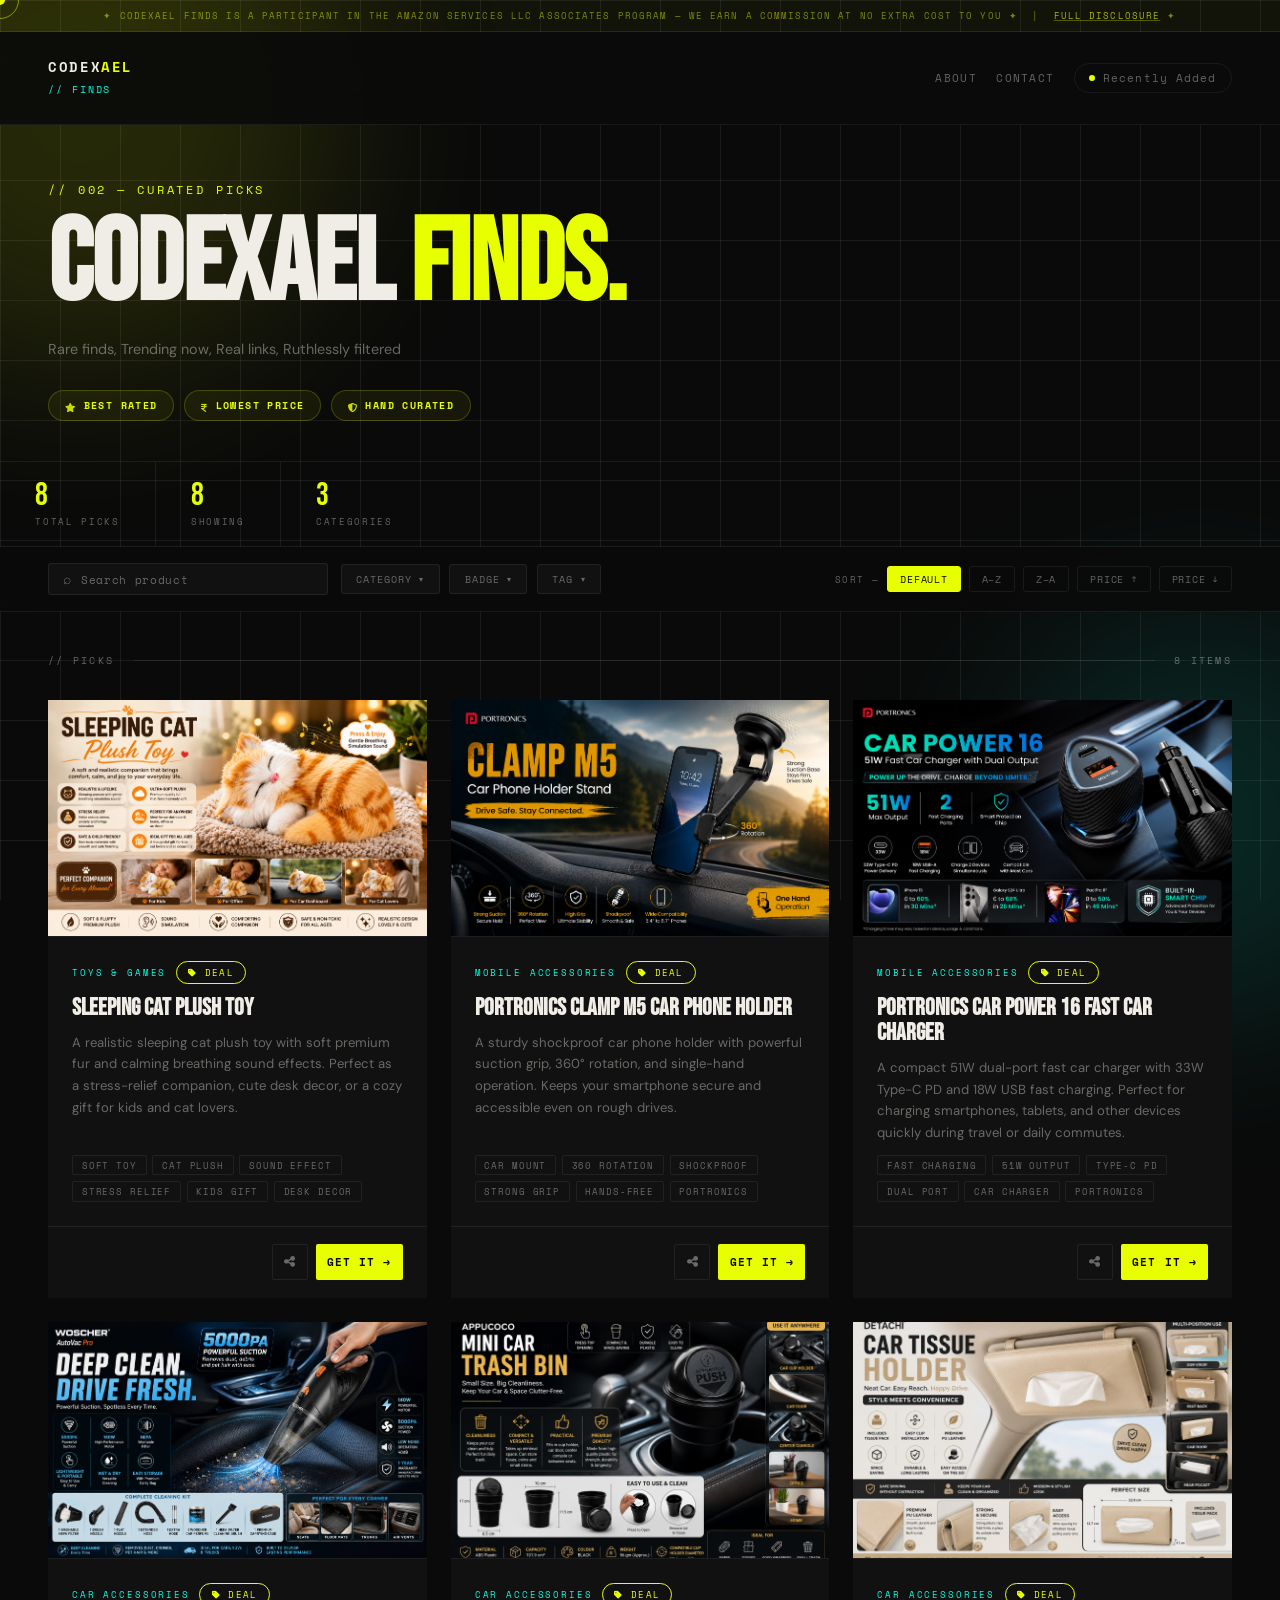
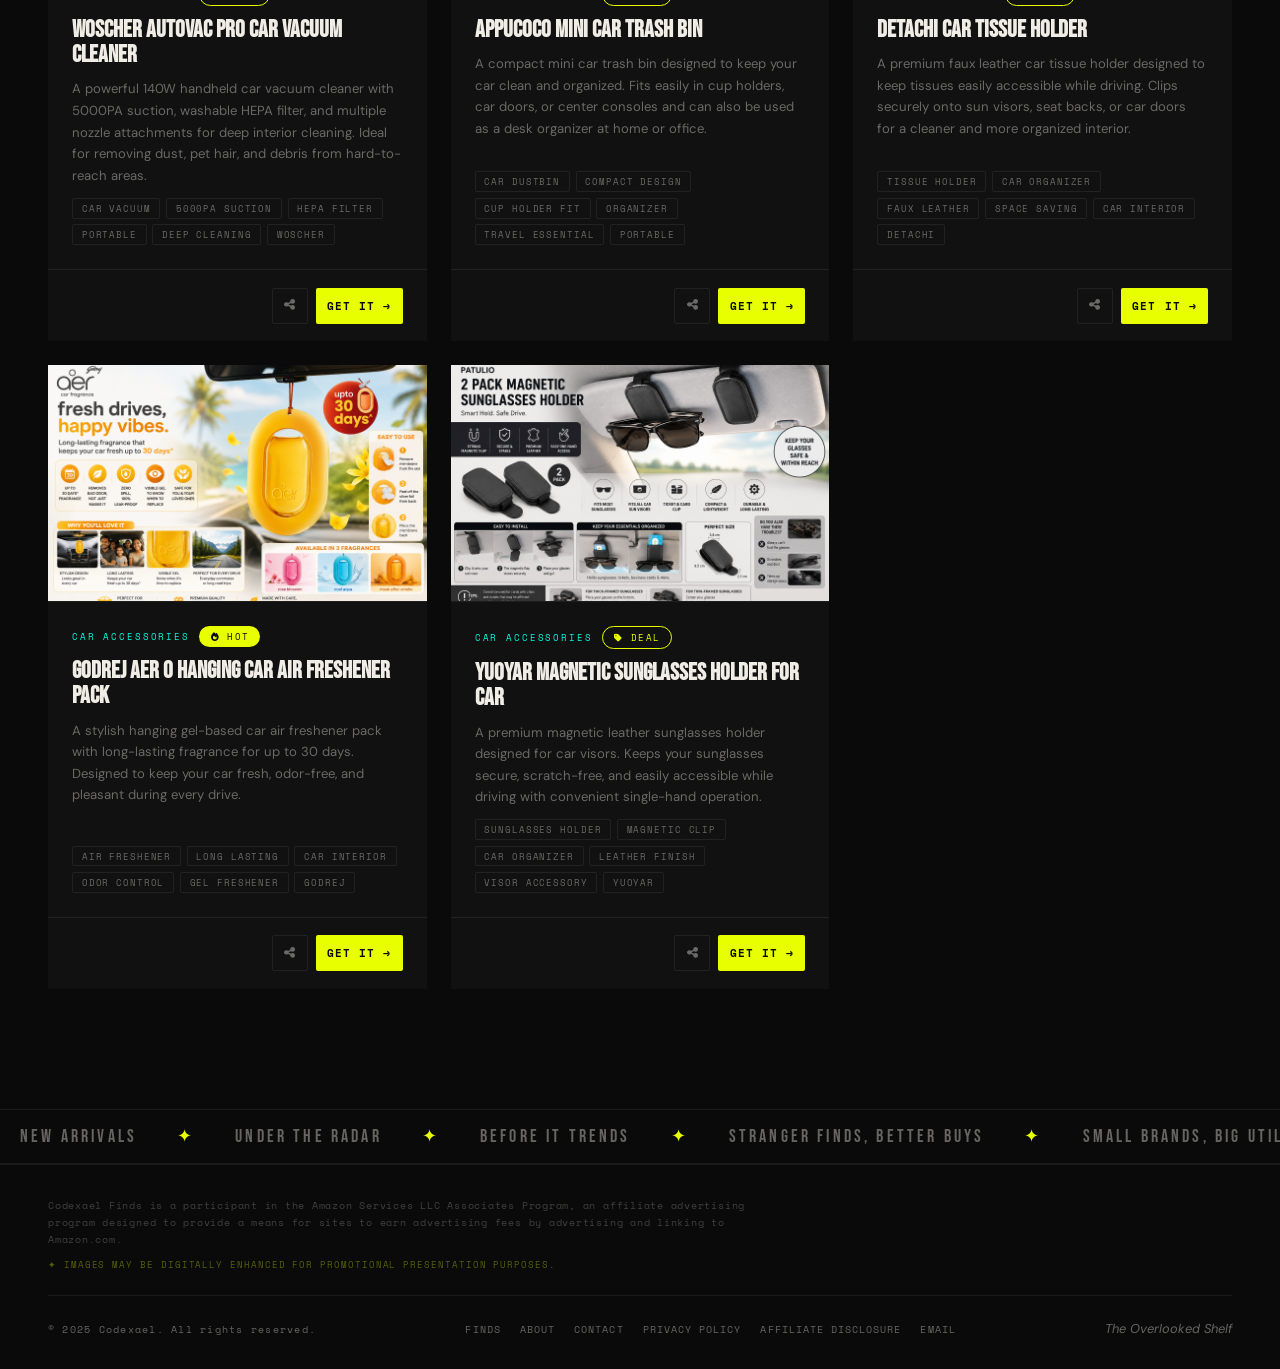
==== commit 1c13aa50: "highlight curated products as best rated and lowest priced" ====
--- a/index.html
+++ b/index.html
@@ -62,6 +62,17 @@
             <p class="hero-sub">
                 Rare finds, Trending now, Real links, Ruthlessly filtered
             </p>
+            <div class="hero-badges">
+                <span class="hero-badge">
+                    <i class="fa-solid fa-star"></i> Best Rated
+                </span>
+                <span class="hero-badge">
+                    <i class="fa-solid fa-indian-rupee-sign"></i> Lowest Price
+                </span>
+                <span class="hero-badge">
+                    <i class="fa-solid fa-shield-halved"></i> Hand Curated
+                </span>
+            </div>
         </section>
 
         <!-- ── Stats Bar ── -->
--- a/styles.css
+++ b/styles.css
@@ -64,6 +64,17 @@
     opacity: 0.5;
 }
 
+@media (hover: none) and (pointer: coarse) {
+    .cursor,
+    .cursor-ring {
+        display: none !important;
+    }
+
+    body {
+        cursor: auto;
+    }
+}
+
 
 /* ── 3. Atmosphere ───────────────────────────────────────── */
 
@@ -232,50 +243,29 @@
     }
 }
 
-.nav-link {
-    font-family: var(--font-mono);
-    font-size: 0.68rem;
-    letter-spacing: 0.12em;
-    text-transform: uppercase;
-    color: var(--muted);
-    text-decoration: none;
-    transition: color 0.2s;
-}
-
-.nav-link:hover {
-    color: var(--accent);
-}
-
-.notice-link {
-    color: rgba(232, 255, 0, 0.7);
-    text-decoration: underline;
-    text-decoration-color: rgba(232, 255, 0, 0.3);
-    letter-spacing: inherit;
-}
-
-.notice-link:hover {
-    color: var(--accent);
-}
-
-
+.nav-link {
     font-family: var(--font-mono);
     font-size: 0.68rem;
     letter-spacing: 0.12em;
     text-transform: uppercase;
     color: var(--muted);
-    background: transparent;
-    border: 1px solid var(--border);
-    padding: 0.35rem 0.9rem;
-    border-radius: 3px;
-    cursor: none;
-    transition: all 0.2s;
     text-decoration: none;
-}
-
-.submit-btn:hover {
-    color: #0a0a0a;
-    background: var(--accent);
-    border-color: var(--accent);
+    transition: color 0.2s;
+}
+
+.nav-link:hover {
+    color: var(--accent);
+}
+
+.notice-link {
+    color: rgba(232, 255, 0, 0.7);
+    text-decoration: underline;
+    text-decoration-color: rgba(232, 255, 0, 0.3);
+    letter-spacing: inherit;
+}
+
+.notice-link:hover {
+    color: var(--accent);
 }
 
 
@@ -1021,11 +1011,16 @@
     text-decoration: line-through;
 }
 
+.product-price-hidden {
+    display: flex;
+    align-items: center;
+}
+
 /* CTA button */
 .product-cta {
     display: inline-flex;
     align-items: center;
-    gap: 0.6rem;
+    gap: 0.5rem;
     font-family: var(--font-mono);
     font-size: 0.68rem;
     font-weight: 700;
@@ -1034,7 +1029,9 @@
     color: #0a0a0a;
     background: var(--accent);
     border: none;
-    padding: 0.7rem 1.2rem;
+    height: 36px;
+    padding-left: 0.7rem;
+    padding-right: 0.7rem;
     border-radius: 2px;
     cursor: none;
     text-decoration: none;
@@ -1213,294 +1210,684 @@
 }
 
 
-/* ── 20. Scroll To Top ───────────────────────────────────── */
+/* ── 20. Scroll To Top ───────────────────────────────────── */
+
+.scroll-top-btn {
+    position: fixed;
+    bottom: 2rem;
+    right: 2rem;
+    width: 44px;
+    height: 44px;
+    background: var(--accent);
+    color: #0a0a0a;
+    border: none;
+    border-radius: 3px;
+    font-size: 1.1rem;
+    display: flex;
+    align-items: center;
+    justify-content: center;
+    cursor: none;
+    z-index: 500;
+    opacity: 0;
+    pointer-events: none;
+    transform: translateY(12px);
+    transition: opacity 0.3s, transform 0.3s, background 0.2s;
+    box-shadow: 0 4px 20px rgba(232, 255, 0, 0.25);
+}
+
+.scroll-top-btn.visible {
+    opacity: 1;
+    pointer-events: auto;
+    transform: translateY(0);
+}
+
+.scroll-top-btn:hover {
+    background: var(--accent2);
+    box-shadow: 0 6px 24px rgba(0, 255, 224, 0.3);
+}
+
+
+/* ── 21. Product Modal ───────────────────────────────────── */
+
+.modal-overlay {
+    position: fixed;
+    inset: 0;
+    background: rgba(0, 0, 0, 0.85);
+    backdrop-filter: blur(10px);
+    z-index: 1000;
+    display: flex;
+    align-items: center;
+    justify-content: center;
+    padding: 2rem;
+    opacity: 0;
+    pointer-events: none;
+    transition: opacity 0.3s;
+}
+
+.modal-overlay.open {
+    opacity: 1;
+    pointer-events: auto;
+}
+
+.modal-card {
+    background: var(--surface);
+    border: 1px solid rgba(232, 255, 0, 0.15);
+    max-width: 680px;
+    width: 100%;
+    max-height: 90vh;
+    overflow-y: auto;
+    position: relative;
+    transform: scale(0.94) translateY(20px);
+    transition: transform 0.3s ease, opacity 0.3s ease;
+    opacity: 0;
+    box-shadow: 0 32px 80px rgba(0, 0, 0, 0.8), 0 0 0 1px rgba(232,255,0,0.08);
+    scrollbar-width: thin;
+    scrollbar-color: var(--border) transparent;
+}
+
+.modal-card::-webkit-scrollbar { width: 4px; }
+.modal-card::-webkit-scrollbar-thumb { background: var(--border); border-radius: 2px; }
+
+.modal-overlay.open .modal-card {
+    transform: scale(1) translateY(0);
+    opacity: 1;
+}
+
+.modal-close {
+    position: absolute;
+    top: 1rem;
+    right: 1rem;
+    width: 32px;
+    height: 32px;
+    background: rgba(255,255,255,0.06);
+    border: 1px solid var(--border);
+    border-radius: 2px;
+    color: var(--muted);
+    font-size: 0.85rem;
+    display: flex;
+    align-items: center;
+    justify-content: center;
+    cursor: none;
+    z-index: 5;
+    transition: background 0.2s, color 0.2s;
+}
+
+.modal-close:hover {
+    background: var(--accent);
+    color: #0a0a0a;
+    border-color: var(--accent);
+}
+
+.modal-img-wrap {
+    aspect-ratio: 16 / 10;
+    overflow: hidden;
+    background: #0d0d0d;
+    border-bottom: 1px solid var(--border);
+    position: relative;
+}
+
+.modal-img {
+    width: 100%;
+    height: 100%;
+    object-fit: cover;
+    object-position: center;
+    display: block;
+}
+
+.modal-img-placeholder {
+    display: none;
+}
+
+.modal-body {
+    padding: 2rem;
+    display: flex;
+    flex-direction: column;
+    gap: 1rem;
+}
+
+.modal-meta {
+    display: flex;
+    align-items: center;
+    gap: 0.8rem;
+    flex-wrap: wrap;
+}
+
+.modal-category {
+    font-family: var(--font-mono);
+    font-size: 0.58rem;
+    letter-spacing: 0.2em;
+    color: var(--accent2);
+    text-transform: uppercase;
+}
+
+.modal-badge {
+    font-family: var(--font-mono);
+    font-size: 0.55rem;
+    letter-spacing: 0.15em;
+    text-transform: uppercase;
+    padding: 0.2rem 0.6rem;
+    border-radius: 999px;
+}
+
+.modal-name {
+    font-family: var(--font-hero);
+    font-size: clamp(2rem, 5vw, 3rem);
+    line-height: 1;
+    color: var(--text);
+}
+
+.modal-desc {
+    font-family: var(--font-body);
+    font-size: 0.9rem;
+    color: var(--muted);
+    line-height: 1.8;
+}
+
+.modal-tags {
+    display: flex;
+    flex-wrap: wrap;
+    gap: 0.35rem;
+}
+
+.modal-tag {
+    font-family: var(--font-mono);
+    font-size: 0.55rem;
+    letter-spacing: 0.1em;
+    text-transform: uppercase;
+    color: var(--muted);
+    border: 1px solid var(--border);
+    padding: 0.18rem 0.55rem;
+    border-radius: 2px;
+}
+
+.modal-footer {
+    padding: 1.5rem 2rem;
+    border-top: 1px solid var(--border);
+    display: flex;
+    align-items: center;
+    justify-content: space-between;
+    gap: 1rem;
+    flex-wrap: wrap;
+}
+
+.modal-price-wrap {
+    display: flex;
+    flex-direction: column;
+    gap: 0.2rem;
+}
+
+.modal-price-label {
+    font-family: var(--font-mono);
+    font-size: 0.55rem;
+    letter-spacing: 0.15em;
+    color: var(--muted);
+    text-transform: uppercase;
+}
+
+.modal-price-row {
+    display: flex;
+    align-items: baseline;
+    gap: 0.6rem;
+    flex-wrap: wrap;
+}
+
+.modal-price-value {
+    font-family: var(--font-hero);
+    font-size: 2.2rem;
+    color: var(--accent);
+    line-height: 1;
+}
+
+.modal-price-old {
+    font-family: var(--font-mono);
+    font-size: 0.7rem;
+    color: var(--muted);
+    text-decoration: line-through;
+}
+
+.modal-discount {
+    font-family: var(--font-mono);
+    font-size: 0.62rem;
+    font-weight: 700;
+    letter-spacing: 0.1em;
+    color: #0a0a0a;
+    background: #ff4d4d;
+    padding: 0.18rem 0.55rem;
+    border-radius: 2px;
+    align-self: center;
+}
+
+.modal-cta {
+    display: inline-flex;
+    align-items: center;
+    gap: 0.6rem;
+    font-family: var(--font-mono);
+    font-size: 0.72rem;
+    font-weight: 700;
+    letter-spacing: 0.1em;
+    text-transform: uppercase;
+    color: #0a0a0a;
+    background: var(--accent);
+    border: none;
+    padding: 0.85rem 1.8rem;
+    border-radius: 2px;
+    cursor: none;
+    text-decoration: none;
+    transition: background 0.2s, transform 0.2s, box-shadow 0.2s;
+    white-space: nowrap;
+}
+
+.modal-cta:hover {
+    background: var(--accent2);
+    transform: translateY(-2px);
+    box-shadow: 0 8px 24px rgba(0, 255, 224, 0.25);
+}
+
+/* discount badge on card */
+.price-discount {
+    font-family: var(--font-mono);
+    font-size: 0.55rem;
+    font-weight: 700;
+    letter-spacing: 0.08em;
+    color: #0a0a0a;
+    background: #ff4d4d;
+    padding: 0.14rem 0.45rem;
+    border-radius: 2px;
+    align-self: center;
+}
+
+
+/* ── 23. Share Button & Sheet ────────────────────────────── */
+
+/* Share button on card */
+.product-actions {
+    display: flex;
+    align-items: center;
+    gap: 0.5rem;
+}
+
+.share-btn {
+    width: 36px;
+    height: 36px;
+    background: transparent;
+    border: 1px solid var(--border);
+    border-radius: 2px;
+    color: var(--muted);
+    font-size: 0.8rem;
+    display: flex;
+    align-items: center;
+    justify-content: center;
+    cursor: none;
+    transition: border-color 0.2s, color 0.2s, background 0.2s;
+    flex-shrink: 0;
+}
+
+.share-btn:hover {
+    border-color: var(--accent);
+    color: var(--accent);
+    background: rgba(232, 255, 0, 0.05);
+}
+
+/* Share button on modal */
+.modal-actions {
+    display: flex;
+    align-items: center;
+    gap: 0.6rem;
+    flex-wrap: wrap;
+}
+
+.modal-share-btn {
+    display: inline-flex;
+    align-items: center;
+    gap: 0.4rem;
+    font-family: var(--font-mono);
+    font-size: 0.68rem;
+    font-weight: 700;
+    letter-spacing: 0.1em;
+    text-transform: uppercase;
+    color: var(--muted);
+    background: transparent;
+    border: 1px solid var(--border);
+    padding: 0.85rem 1.2rem;
+    border-radius: 2px;
+    cursor: none;
+    transition: border-color 0.2s, color 0.2s, background 0.2s;
+    white-space: nowrap;
+}
+
+.modal-share-btn:hover {
+    border-color: var(--accent);
+    color: var(--accent);
+    background: rgba(232, 255, 0, 0.05);
+}
+
+/* Share sheet overlay */
+.share-sheet {
+    position: fixed;
+    inset: 0;
+    background: rgba(0, 0, 0, 0.8);
+    backdrop-filter: blur(10px);
+    z-index: 1100;
+    display: flex;
+    align-items: flex-end;
+    justify-content: center;
+    padding: 1rem;
+    opacity: 0;
+    pointer-events: none;
+    transition: opacity 0.25s;
+}
+
+.share-sheet.open {
+    opacity: 1;
+    pointer-events: auto;
+}
+
+.share-sheet-card {
+    background: var(--surface);
+    border: 1px solid rgba(232, 255, 0, 0.12);
+    border-radius: 4px 4px 0 0;
+    width: 100%;
+    max-width: 480px;
+    padding: 1.8rem;
+    display: flex;
+    flex-direction: column;
+    gap: 1.2rem;
+    transform: translateY(30px);
+    transition: transform 0.3s ease;
+    box-shadow: 0 -16px 60px rgba(0, 0, 0, 0.6);
+}
+
+.share-sheet.open .share-sheet-card {
+    transform: translateY(0);
+}
+
+.share-sheet-header {
+    display: flex;
+    align-items: center;
+    justify-content: space-between;
+}
+
+.share-sheet-title {
+    font-family: var(--font-hero);
+    font-size: 1.4rem;
+    color: var(--text);
+}
+
+.share-sheet-close {
+    width: 28px;
+    height: 28px;
+    background: rgba(255,255,255,0.06);
+    border: 1px solid var(--border);
+    border-radius: 2px;
+    color: var(--muted);
+    font-size: 0.75rem;
+    display: flex;
+    align-items: center;
+    justify-content: center;
+    cursor: none;
+    transition: background 0.2s, color 0.2s;
+}
+
+.share-sheet-close:hover {
+    background: var(--accent);
+    color: #0a0a0a;
+    border-color: var(--accent);
+}
+
+.share-copy-row {
+    display: flex;
+    gap: 0.5rem;
+}
+
+.share-url-input {
+    flex: 1;
+    background: rgba(255,255,255,0.04);
+    border: 1px solid var(--border);
+    color: var(--muted);
+    font-family: var(--font-mono);
+    font-size: 0.62rem;
+    letter-spacing: 0.06em;
+    padding: 0.65rem 0.8rem;
+    border-radius: 2px;
+    outline: none;
+    overflow: hidden;
+    text-overflow: ellipsis;
+    white-space: nowrap;
+    cursor: text;
+}
+
+.share-copy-btn {
+    font-family: var(--font-mono);
+    font-size: 0.65rem;
+    font-weight: 700;
+    letter-spacing: 0.12em;
+    text-transform: uppercase;
+    color: #0a0a0a;
+    background: var(--accent);
+    border: none;
+    padding: 0.65rem 1.2rem;
+    border-radius: 2px;
+    cursor: none;
+    transition: background 0.2s;
+    white-space: nowrap;
+}
+
+.share-copy-btn:hover {
+    background: var(--accent2);
+}
+
+.share-via-label {
+    font-family: var(--font-mono);
+    font-size: 0.58rem;
+    letter-spacing: 0.18em;
+    text-transform: uppercase;
+    color: var(--muted);
+    opacity: 0.5;
+}
+
+.share-options {
+    display: flex;
+    gap: 0.6rem;
+    flex-wrap: wrap;
+    justify-content: center;
+}
+
+.share-option {
+    display: flex;
+    flex-direction: column;
+    align-items: center;
+    justify-content: center;
+    gap: 0.35rem;
+    width: 72px;
+    height: 72px;
+    background: rgba(255,255,255,0.04);
+    border: 1px solid var(--border);
+    border-radius: 4px;
+    color: var(--muted);
+    text-decoration: none;
+    font-family: var(--font-mono);
+    font-size: 0.52rem;
+    letter-spacing: 0.08em;
+    text-transform: uppercase;
+    cursor: none;
+    transition: border-color 0.2s, color 0.2s, background 0.2s;
+}
+
+.share-option i {
+    font-size: 1.3rem;
+}
+
+.share-option:hover,
+.share-option.whatsapp:hover  { border-color: #25D366; color: #25D366; background: rgba(37,211,102,0.06); }
+.share-option.instagram:hover { border-color: #E1306C; color: #E1306C; background: rgba(225,48,108,0.06); }
+.share-option.twitter:hover   { border-color: #fff;    color: #fff;    background: rgba(255,255,255,0.06); }
+.share-option.telegram:hover  { border-color: #2AABEE; color: #2AABEE; background: rgba(42,171,238,0.06); }
+.share-option.native:hover    { border-color: var(--accent); color: var(--accent); background: rgba(232,255,0,0.06); }
+
+
+/* ── 24. 404 Page ────────────────────────────────────────── */
 
-.scroll-top-btn {
-    position: fixed;
-    bottom: 2rem;
-    right: 2rem;
-    width: 44px;
-    height: 44px;
-    background: var(--accent);
-    color: #0a0a0a;
-    border: none;
-    border-radius: 3px;
-    font-size: 1.1rem;
+.not-found-wrap {
+    min-height: 80vh;
     display: flex;
-    align-items: center;
+    flex-direction: column;
+    align-items: flex-start;
     justify-content: center;
-    cursor: none;
-    z-index: 500;
-    opacity: 0;
-    pointer-events: none;
-    transform: translateY(12px);
-    transition: opacity 0.3s, transform 0.3s, background 0.2s;
-    box-shadow: 0 4px 20px rgba(232, 255, 0, 0.25);
+    padding: 6rem 3rem 4rem;
+    position: relative;
+    overflow: hidden;
 }
 
-.scroll-top-btn.visible {
-    opacity: 1;
-    pointer-events: auto;
-    transform: translateY(0);
-}
-
-.scroll-top-btn:hover {
-    background: var(--accent2);
-    box-shadow: 0 6px 24px rgba(0, 255, 224, 0.3);
-}
-
-
-/* ── 21. Product Modal ───────────────────────────────────── */
-
-.modal-overlay {
-    position: fixed;
-    inset: 0;
-    background: rgba(0, 0, 0, 0.85);
-    backdrop-filter: blur(10px);
-    z-index: 1000;
-    display: flex;
-    align-items: center;
-    justify-content: center;
-    padding: 2rem;
-    opacity: 0;
-    pointer-events: none;
-    transition: opacity 0.3s;
-}
-
-.modal-overlay.open {
-    opacity: 1;
-    pointer-events: auto;
-}
-
-.modal-card {
-    background: var(--surface);
-    border: 1px solid rgba(232, 255, 0, 0.15);
-    max-width: 680px;
-    width: 100%;
-    max-height: 90vh;
-    overflow-y: auto;
-    position: relative;
-    transform: scale(0.94) translateY(20px);
-    transition: transform 0.3s ease, opacity 0.3s ease;
-    opacity: 0;
-    box-shadow: 0 32px 80px rgba(0, 0, 0, 0.8), 0 0 0 1px rgba(232,255,0,0.08);
-    scrollbar-width: thin;
-    scrollbar-color: var(--border) transparent;
-}
-
-.modal-card::-webkit-scrollbar { width: 4px; }
-.modal-card::-webkit-scrollbar-thumb { background: var(--border); border-radius: 2px; }
-
-.modal-overlay.open .modal-card {
-    transform: scale(1) translateY(0);
-    opacity: 1;
-}
-
-.modal-close {
-    position: absolute;
-    top: 1rem;
-    right: 1rem;
-    width: 32px;
-    height: 32px;
-    background: rgba(255,255,255,0.06);
-    border: 1px solid var(--border);
-    border-radius: 2px;
-    color: var(--muted);
-    font-size: 0.85rem;
-    display: flex;
-    align-items: center;
-    justify-content: center;
-    cursor: none;
-    z-index: 5;
-    transition: background 0.2s, color 0.2s;
-}
-
-.modal-close:hover {
-    background: var(--accent);
-    color: #0a0a0a;
-    border-color: var(--accent);
-}
-
-.modal-img-wrap {
-    aspect-ratio: 16 / 10;
-    overflow: hidden;
-    background: #0d0d0d;
-    border-bottom: 1px solid var(--border);
-    position: relative;
-}
-
-.modal-img {
-    width: 100%;
-    height: 100%;
-    object-fit: cover;
-    object-position: center;
-    display: block;
-}
-
-.modal-img-placeholder {
-    display: none;
-}
-
-.modal-body {
-    padding: 2rem;
-    display: flex;
-    flex-direction: column;
-    gap: 1rem;
-}
-
-.modal-meta {
+.nf-code-line {
     display: flex;
     align-items: center;
     gap: 0.8rem;
-    flex-wrap: wrap;
+    margin-bottom: 1.5rem;
+    animation: fadeUp 0.5s ease both;
 }
 
-.modal-category {
+.nf-err-tag {
     font-family: var(--font-mono);
-    font-size: 0.58rem;
-    letter-spacing: 0.2em;
-    color: var(--accent2);
+    font-size: 0.6rem;
+    letter-spacing: 0.25em;
+    color: #ff4d4d;
+    background: rgba(255, 77, 77, 0.1);
+    border: 1px solid rgba(255, 77, 77, 0.25);
+    padding: 0.2rem 0.6rem;
+    border-radius: 2px;
     text-transform: uppercase;
 }
 
-.modal-badge {
+.nf-err-num {
     font-family: var(--font-mono);
-    font-size: 0.55rem;
-    letter-spacing: 0.15em;
-    text-transform: uppercase;
-    padding: 0.2rem 0.6rem;
-    border-radius: 999px;
+    font-size: 0.6rem;
+    letter-spacing: 0.2em;
+    color: var(--muted);
 }
 
-.modal-name {
+.nf-headline {
     font-family: var(--font-hero);
-    font-size: clamp(2rem, 5vw, 3rem);
-    line-height: 1;
+    font-size: clamp(5rem, 16vw, 12rem);
+    line-height: 0.88;
     color: var(--text);
+    margin-bottom: 2rem;
+    animation: fadeUp 0.5s 0.1s ease both;
 }
 
-.modal-desc {
-    font-family: var(--font-body);
-    font-size: 0.9rem;
-    color: var(--muted);
-    line-height: 1.8;
+.nf-accent {
+    color: var(--accent);
 }
 
-.modal-tags {
-    display: flex;
-    flex-wrap: wrap;
-    gap: 0.35rem;
+.nf-sub {
+    font-family: var(--font-body);
+    font-size: 0.95rem;
+    color: var(--muted);
+    line-height: 1.85;
+    max-width: 480px;
+    margin-bottom: 2.5rem;
+    animation: fadeUp 0.5s 0.2s ease both;
 }
 
-.modal-tag {
-    font-family: var(--font-mono);
-    font-size: 0.55rem;
-    letter-spacing: 0.1em;
-    text-transform: uppercase;
-    color: var(--muted);
-    border: 1px solid var(--border);
-    padding: 0.18rem 0.55rem;
-    border-radius: 2px;
+.nf-actions {
+    display: flex;
+    align-items: center;
+    gap: 1rem;
+    flex-wrap: wrap;
+    animation: fadeUp 0.5s 0.3s ease both;
 }
 
-.modal-footer {
-    padding: 1.5rem 2rem;
-    border-top: 1px solid var(--border);
-    display: flex;
+.nf-btn-primary {
+    display: inline-flex;
     align-items: center;
-    justify-content: space-between;
-    gap: 1rem;
-    flex-wrap: wrap;
-}
-
-.modal-price-wrap {
-    display: flex;
-    flex-direction: column;
-    gap: 0.2rem;
-}
-
-.modal-price-label {
-    font-family: var(--font-mono);
-    font-size: 0.55rem;
-    letter-spacing: 0.15em;
-    color: var(--muted);
-    text-transform: uppercase;
-}
-
-.modal-price-row {
-    display: flex;
-    align-items: baseline;
-    gap: 0.6rem;
-    flex-wrap: wrap;
-}
-
-.modal-price-value {
-    font-family: var(--font-hero);
-    font-size: 2.2rem;
-    color: var(--accent);
-    line-height: 1;
-}
-
-.modal-price-old {
+    gap: 0.55rem;
     font-family: var(--font-mono);
     font-size: 0.7rem;
-    color: var(--muted);
-    text-decoration: line-through;
-}
-
-.modal-discount {
-    font-family: var(--font-mono);
-    font-size: 0.62rem;
     font-weight: 700;
-    letter-spacing: 0.1em;
-    color: #0a0a0a;
-    background: #ff4d4d;
-    padding: 0.18rem 0.55rem;
-    border-radius: 2px;
-    align-self: center;
-}
-
-.modal-cta {
-    display: inline-flex;
-    align-items: center;
-    gap: 0.6rem;
-    font-family: var(--font-mono);
-    font-size: 0.72rem;
-    font-weight: 700;
-    letter-spacing: 0.1em;
+    letter-spacing: 0.12em;
     text-transform: uppercase;
     color: #0a0a0a;
     background: var(--accent);
     border: none;
-    padding: 0.85rem 1.8rem;
+    padding: 0.9rem 2rem;
     border-radius: 2px;
-    cursor: none;
     text-decoration: none;
     transition: background 0.2s, transform 0.2s, box-shadow 0.2s;
-    white-space: nowrap;
 }
 
-.modal-cta:hover {
+.nf-btn-primary:hover {
     background: var(--accent2);
     transform: translateY(-2px);
-    box-shadow: 0 8px 24px rgba(0, 255, 224, 0.25);
+    box-shadow: 0 8px 24px rgba(0, 255, 224, 0.2);
 }
 
-/* discount badge on card */
-.price-discount {
+.nf-btn-secondary {
     font-family: var(--font-mono);
-    font-size: 0.55rem;
-    font-weight: 700;
-    letter-spacing: 0.08em;
-    color: #0a0a0a;
-    background: #ff4d4d;
-    padding: 0.14rem 0.45rem;
-    border-radius: 2px;
-    align-self: center;
+    font-size: 0.65rem;
+    letter-spacing: 0.12em;
+    text-transform: uppercase;
+    color: var(--muted);
+    text-decoration: none;
+    border-bottom: 1px solid var(--border);
+    padding-bottom: 2px;
+    transition: color 0.2s, border-color 0.2s;
+}
+
+.nf-btn-secondary:hover {
+    color: var(--accent);
+    border-color: var(--accent);
+}
+
+.nf-glitch {
+    position: absolute;
+    right: -2rem;
+    top: 50%;
+    transform: translateY(-50%);
+    font-family: var(--font-hero);
+    font-size: clamp(14rem, 30vw, 26rem);
+    line-height: 1;
+    color: transparent;
+    -webkit-text-stroke: 1px rgba(232, 255, 0, 0.06);
+    pointer-events: none;
+    user-select: none;
+    animation: nfGlitch 4s infinite;
+    z-index: 0;
+}
+
+@keyframes nfGlitch {
+    0%, 90%, 100% {
+        clip-path: none;
+        transform: translateY(-50%) translateX(0);
+        -webkit-text-stroke-color: rgba(232, 255, 0, 0.06);
+    }
+    92% {
+        clip-path: polygon(0 20%, 100% 20%, 100% 40%, 0 40%);
+        transform: translateY(-50%) translateX(-6px);
+        -webkit-text-stroke-color: rgba(255, 77, 77, 0.15);
+    }
+    94% {
+        clip-path: polygon(0 55%, 100% 55%, 100% 75%, 0 75%);
+        transform: translateY(-50%) translateX(6px);
+        -webkit-text-stroke-color: rgba(0, 255, 224, 0.15);
+    }
+    96% {
+        clip-path: none;
+        transform: translateY(-50%) translateX(0);
+        -webkit-text-stroke-color: rgba(232, 255, 0, 0.06);
+    }
+}
+
+@media (max-width: 768px) {
+    .not-found-wrap {
+        padding: 4rem 1.5rem 3rem;
+    }
+    .nf-glitch {
+        right: -4rem;
+        opacity: 0.5;
+    }
 }
 
 
-/* ── 22. Responsive ──────────────────────────────────────── */
+/* ── 25. Responsive ──────────────────────────────────────── */
 
 @media (max-width: 900px) {
     .sort-wrap {
@@ -1541,4 +1928,34 @@
     .search-wrap {
         max-width: 100%;
     }
+}
+
+.hero-badges {
+    display: flex;
+    flex-wrap: wrap;
+    gap: 0.6rem;
+    margin-top: 1.8rem;
+}
+
+.hero-badge {
+    display: inline-flex;
+    align-items: center;
+    gap: 0.45rem;
+    font-family: var(--font-mono);
+    font-size: 0.62rem;
+    font-weight: 700;
+    letter-spacing: 0.14em;
+    text-transform: uppercase;
+    color: var(--accent);
+    background: rgba(232, 255, 0, 0.06);
+    border: 1px solid rgba(232, 255, 0, 0.2);
+    padding: 0.45rem 1rem;
+    border-radius: 999px;
+}
+
+.hero-badge i {
+    font-size: 0.58rem;
+    opacity: 0.85;
+    position: relative;
+    top: 2px;
 }
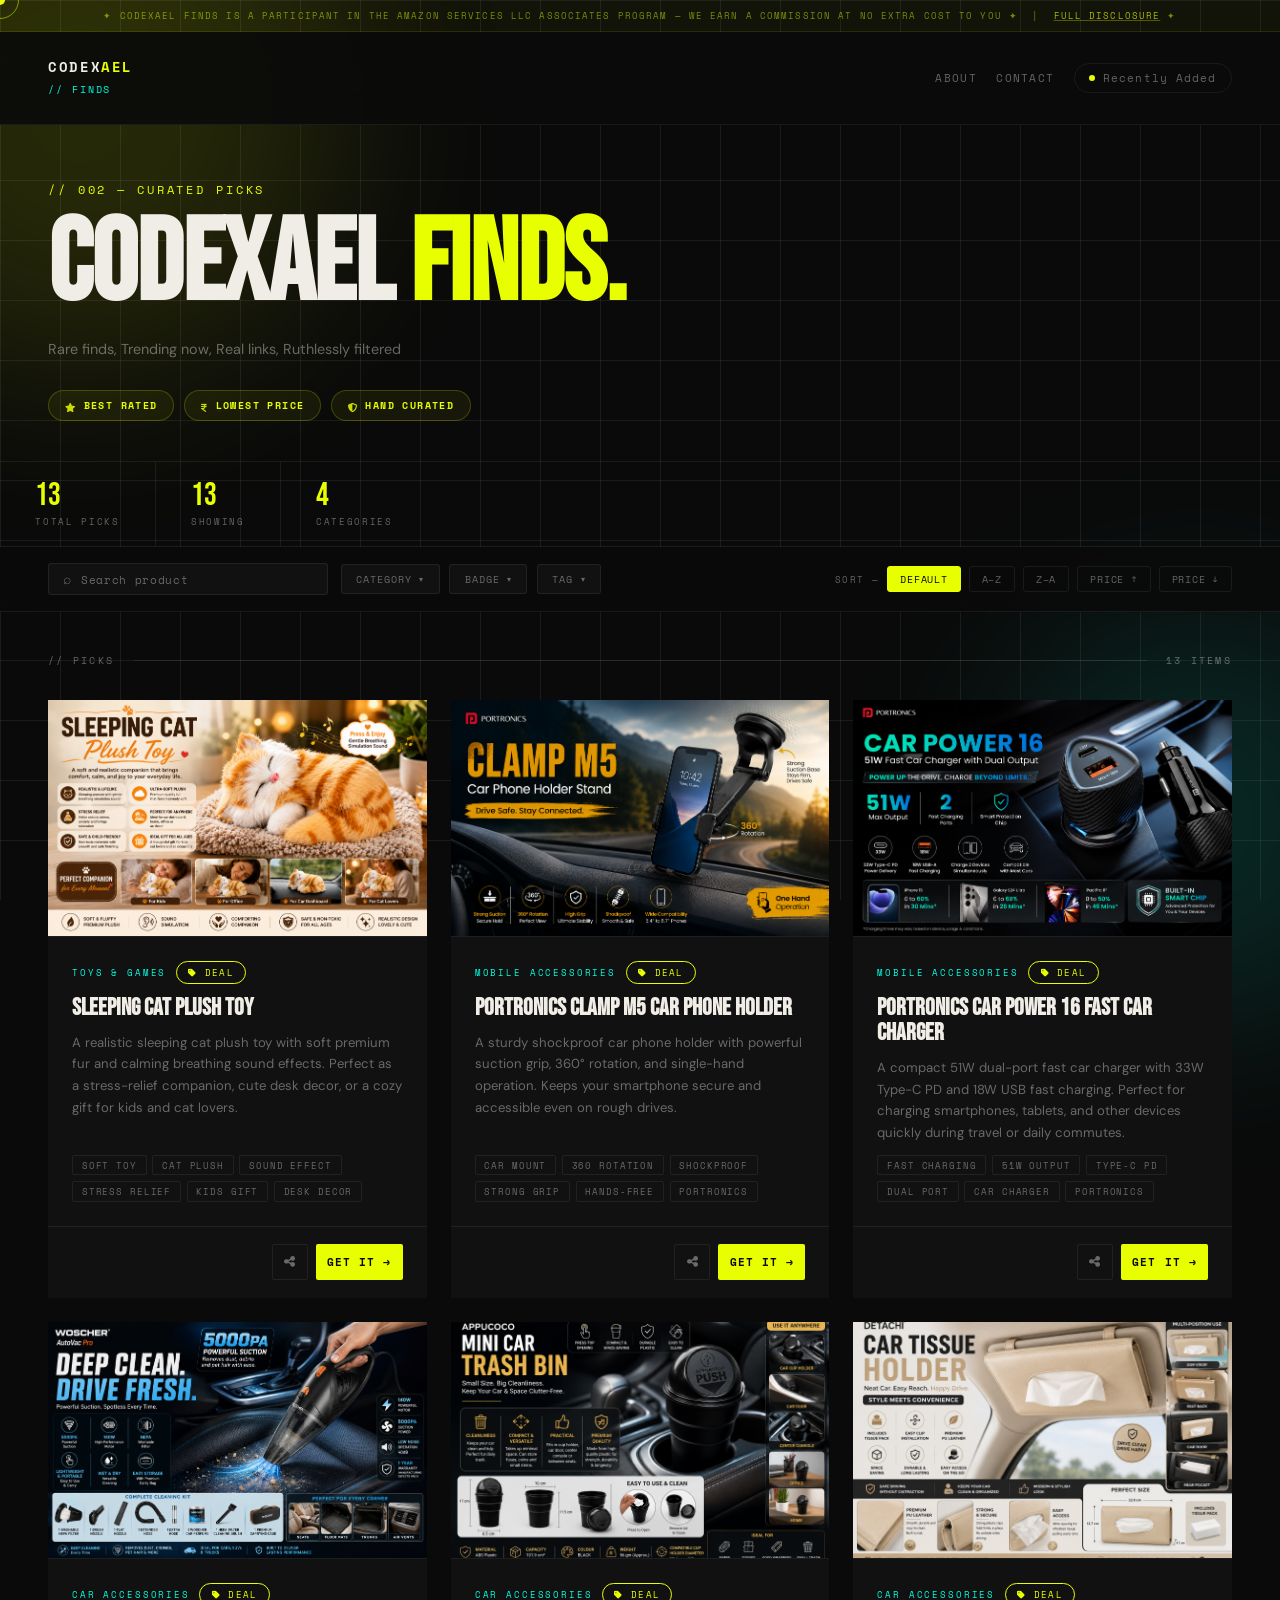
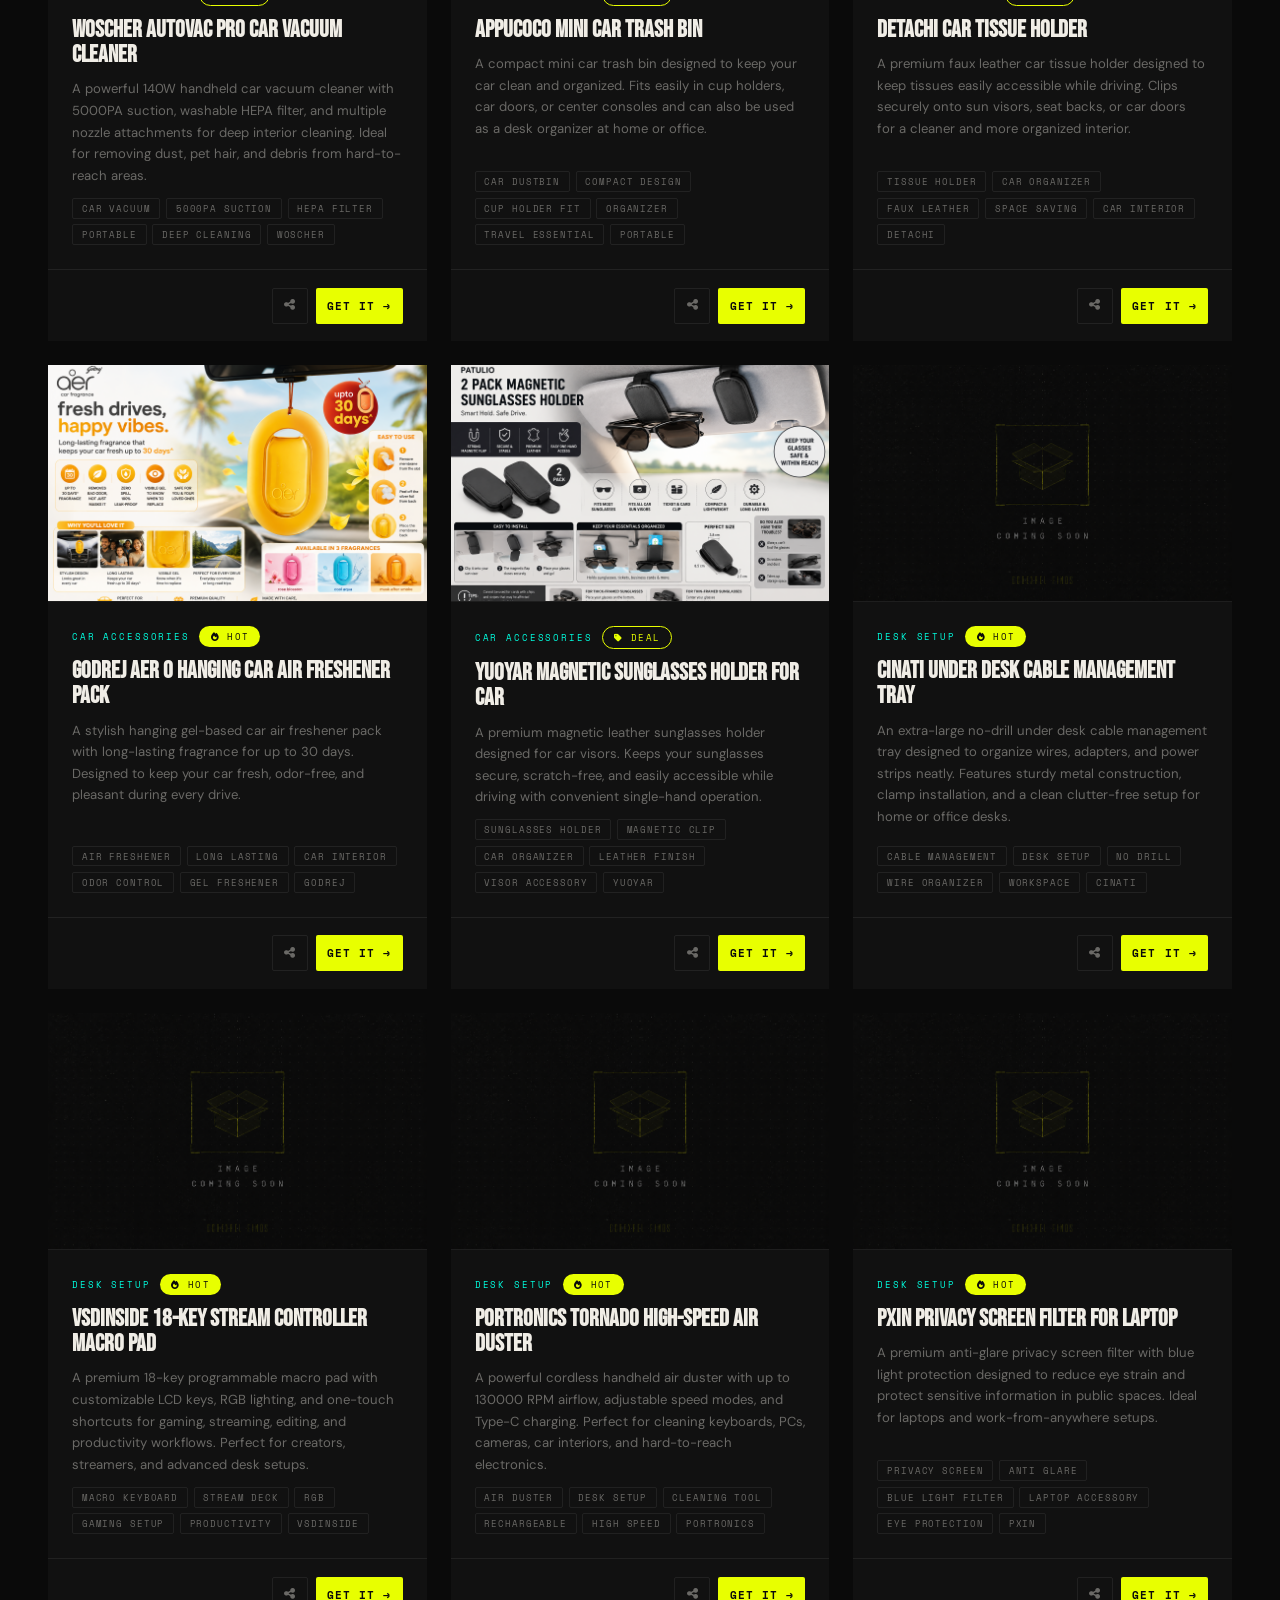
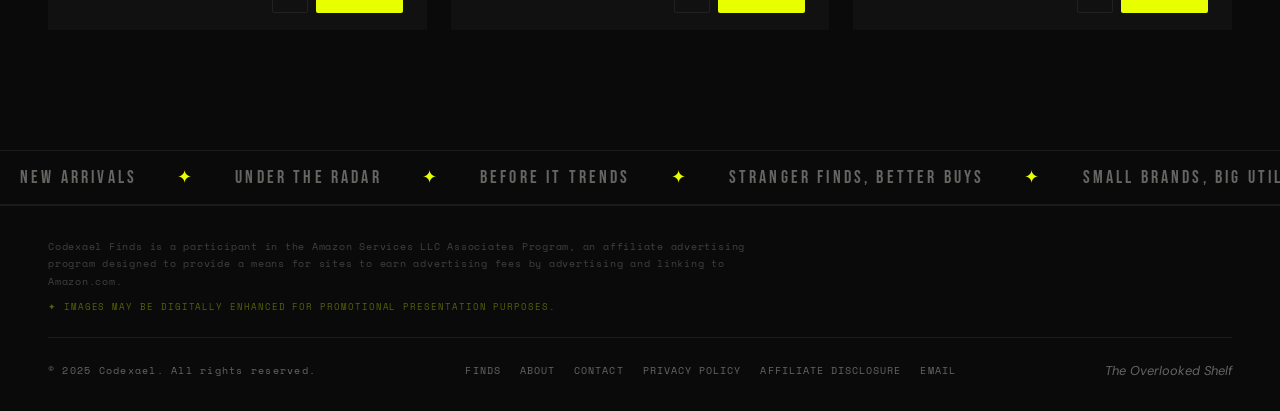
==== commit 47c8fa20: "added fallback image handling and moved product constants to separate js file" ====
--- a/index.html
+++ b/index.html
@@ -14,13 +14,20 @@
     <meta property="og:title" content="Codexael Finds — Curated Picks">
     <meta property="og:description" content="Rare finds, Trending now, Real links, Ruthlessly filtered">
     <meta property="og:type" content="website">
-    <meta property="og:image" content="assets/images/codexael_icon.svg">
+    <meta property="og:url" content="https://finds.codexael.com">
+    <meta property="og:image" content="https://finds.codexael.com/assets/images/og-cover.png">
+    <meta property="og:image:width" content="1200">
+    <meta property="og:image:height" content="630">
+    <meta property="og:image:type" content="image/png">
+    <meta property="og:image:alt" content="Codexael Finds — Curated Picks">
+    <meta property="og:site_name" content="Codexael Finds">
 
     <!-- Twitter Card -->
-    <meta name="twitter:card" content="summary">
+    <meta name="twitter:card" content="summary_large_image">
     <meta name="twitter:title" content="Codexael Finds — Curated Picks">
     <meta name="twitter:description" content="Rare finds, Trending now, Real links, Ruthlessly filtered">
-    <meta name="twitter:image" content="assets/images/codexael_icon.svg">
+    <meta name="twitter:image" content="https://finds.codexael.com/assets/images/og-cover.png">
+    <meta name="twitter:site" content="@codexael">
 
     <!-- Favicon / App Icon -->
     <link rel="icon" type="image/svg+xml" href="assets/images/codexael_icon.svg">
@@ -165,6 +172,7 @@
     </div><!-- /page-wrap -->
 
     <script src="common-script.js"></script>
+    <script src="products.js"></script>
     <script src="index-script.js"></script>
 
 </body>
--- a/styles.css
+++ b/styles.css
@@ -21,6 +21,35 @@
     box-sizing: border-box;
     margin: 0;
     padding: 0;
+}
+
+/* ── Scrollbar ───────────────────────────────────────────── */
+
+::-webkit-scrollbar {
+    width: 6px;
+    height: 6px;
+}
+
+::-webkit-scrollbar-track {
+    background: #0a0a0a;
+}
+
+::-webkit-scrollbar-thumb {
+    background: rgba(232, 255, 0, 0.25);
+    border-radius: 999px;
+}
+
+::-webkit-scrollbar-thumb:hover {
+    background: rgba(232, 255, 0, 0.55);
+}
+
+::-webkit-scrollbar-corner {
+    background: #0a0a0a;
+}
+
+* {
+    scrollbar-width: thin;
+    scrollbar-color: rgba(232, 255, 0, 0.25) #0a0a0a;
 }
 
 html {
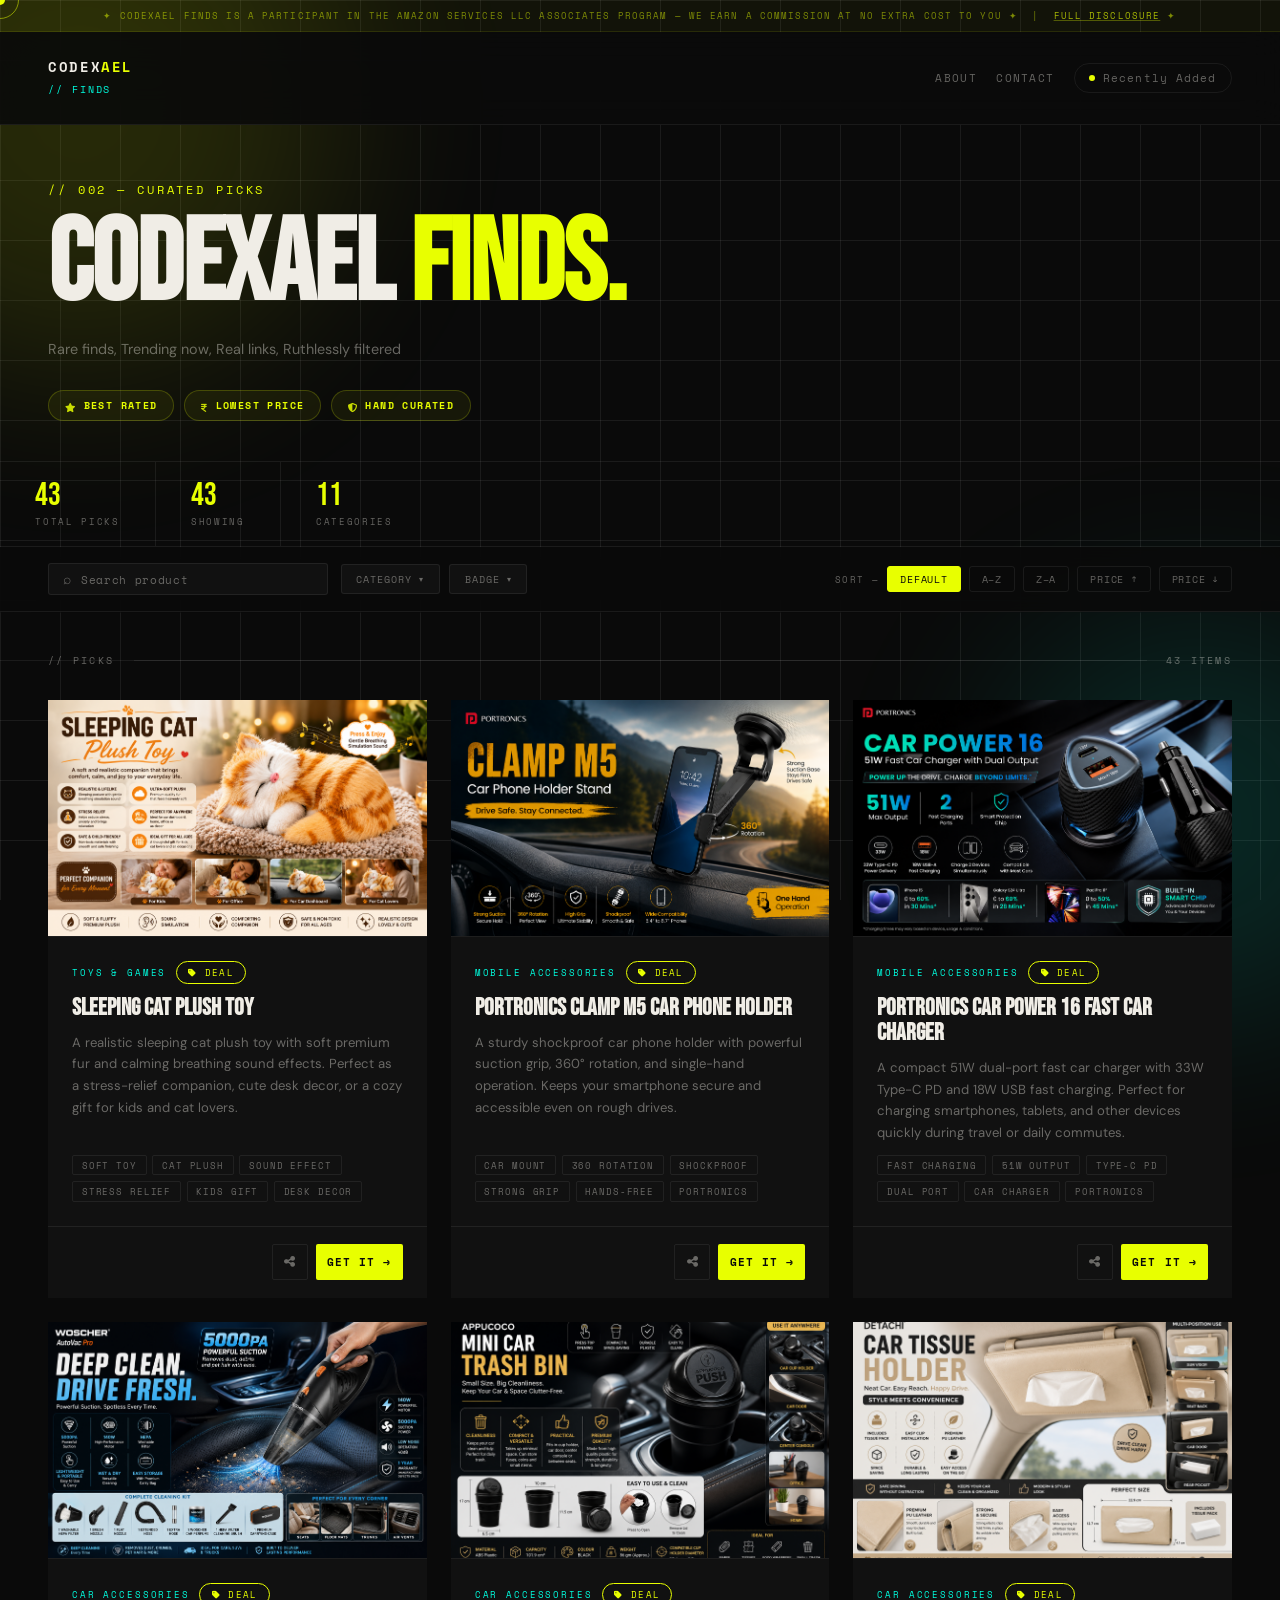
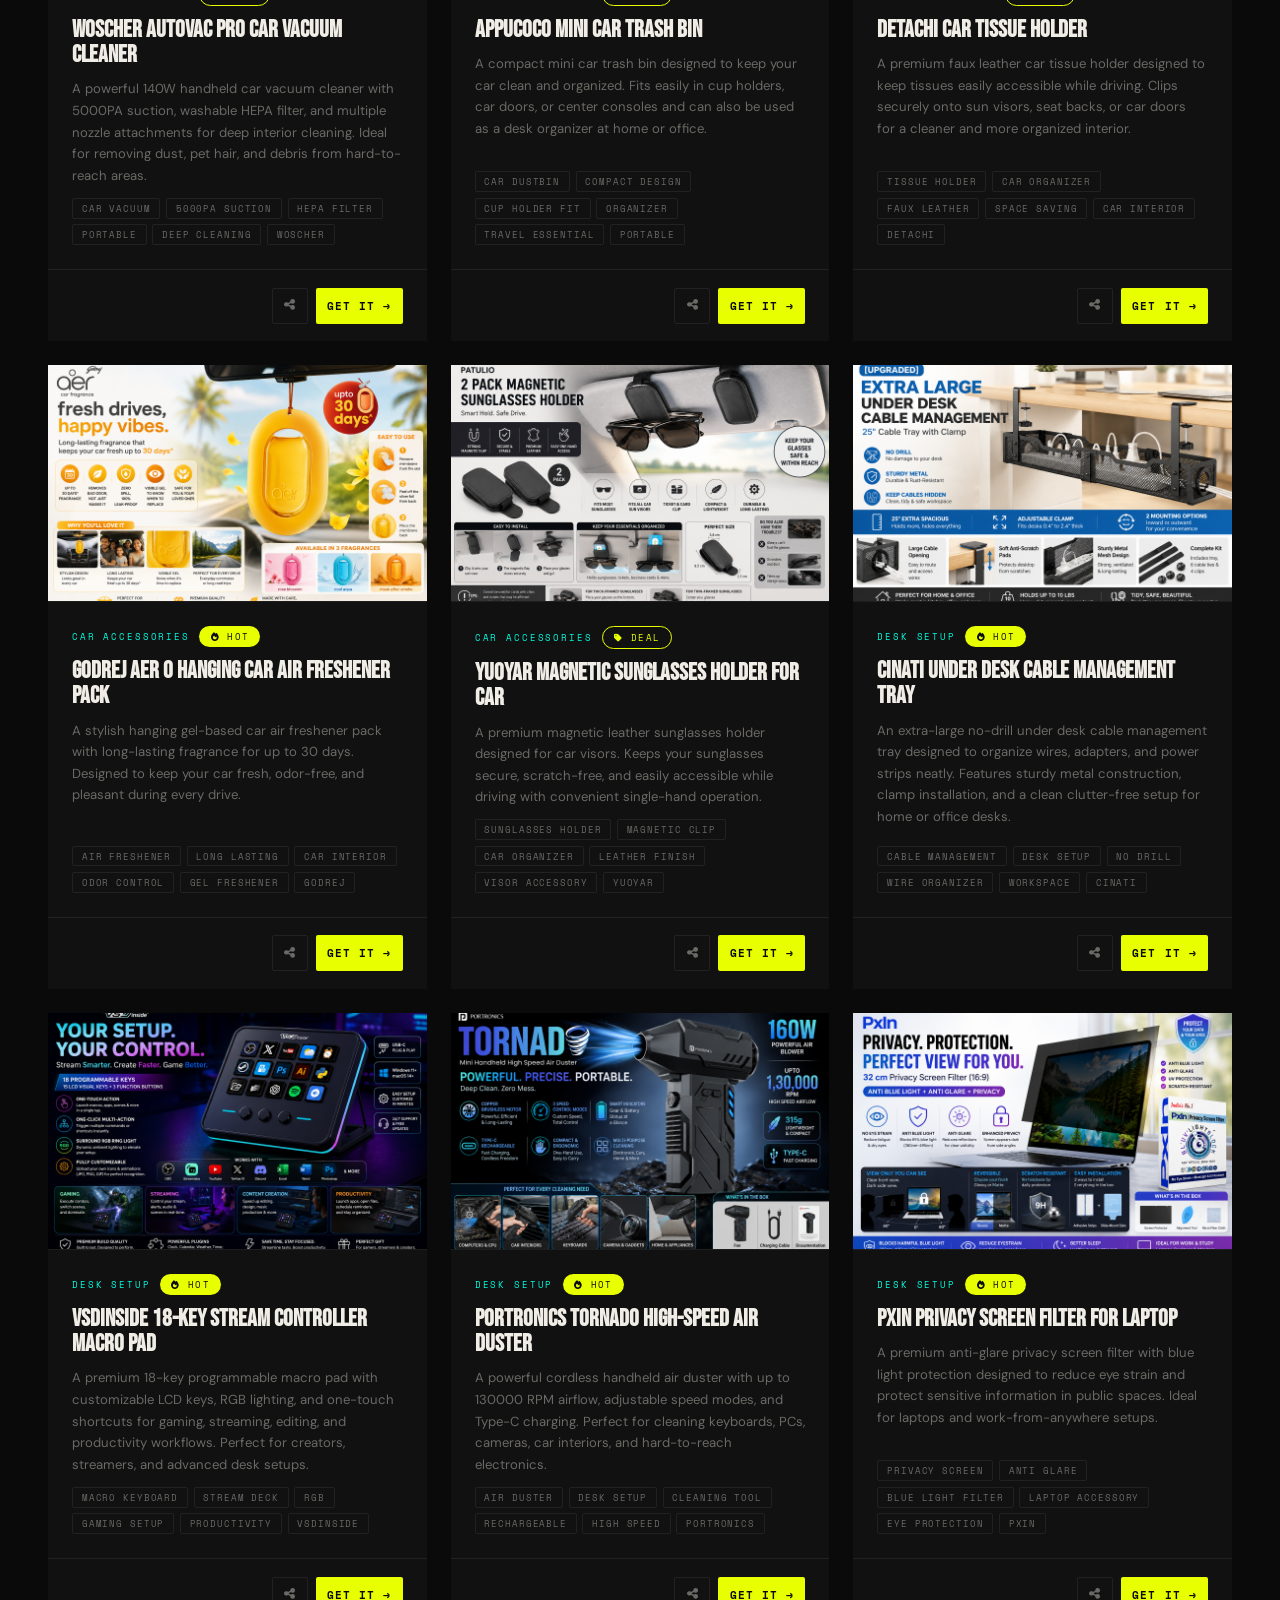
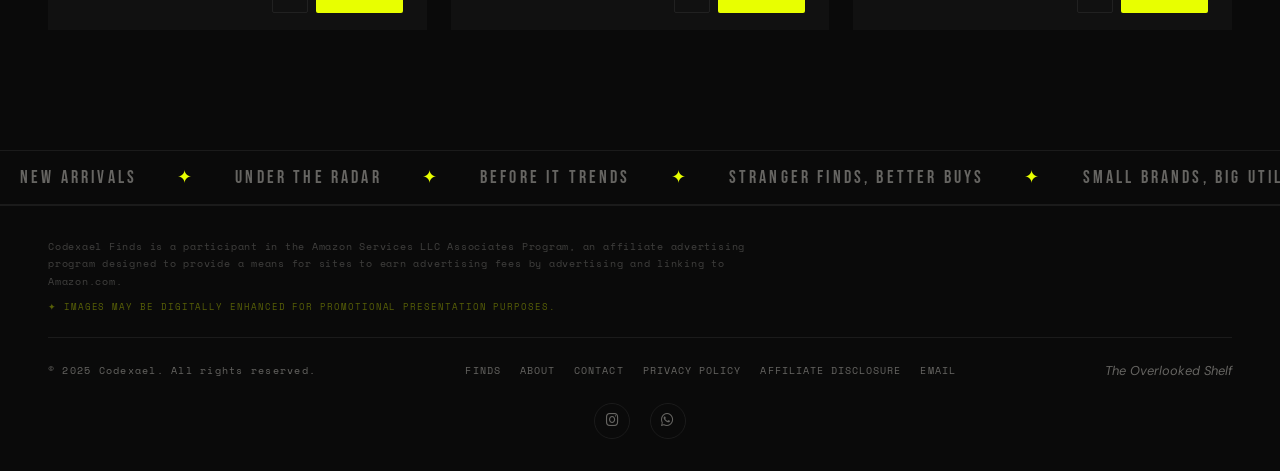
==== commit 7d18e702: "- Hide tag filter from product search - Added social media links like instagram and whatsapp" ====
--- a/index.html
+++ b/index.html
@@ -122,7 +122,7 @@
                     </button>
                     <div class="fdd-panel" id="panel-badge"></div>
                 </div>
-                <div class="filter-dropdown" id="dd-tag">
+                <div class="filter-dropdown" id="dd-tag" style="display: none;">
                     <button class="fdd-btn" onclick="toggleDD('dd-tag')">
                         Tag <span class="fdd-chevron">▾</span>
                     </button>
--- a/styles.css
+++ b/styles.css
@@ -1219,11 +1219,6 @@
     flex-wrap: wrap;
 }
 
-.social-links {
-    display: flex;
-    gap: 1rem;
-}
-
 .social-link {
     font-family: var(--font-mono);
     font-size: 0.65rem;
@@ -1236,6 +1231,33 @@
 
 .social-link:hover {
     color: var(--accent);
+}
+
+.footer-social {
+    display: flex;
+    gap: 1.2rem;
+    align-items: center;
+    justify-content: center;
+}
+
+.social-icon {
+    display: inline-flex;
+    align-items: center;
+    justify-content: center;
+    width: 36px;
+    height: 36px;
+    color: var(--muted);
+    border: 1px solid var(--border);
+    border-radius: 50%;
+    text-decoration: none;
+    transition: color 0.2s, border-color 0.2s, background 0.2s;
+    font-size: 0.9rem;
+}
+
+.social-icon:hover {
+    color: var(--accent);
+    border-color: var(--accent);
+    background: rgba(232, 255, 0, 0.05);
 }
 
 
